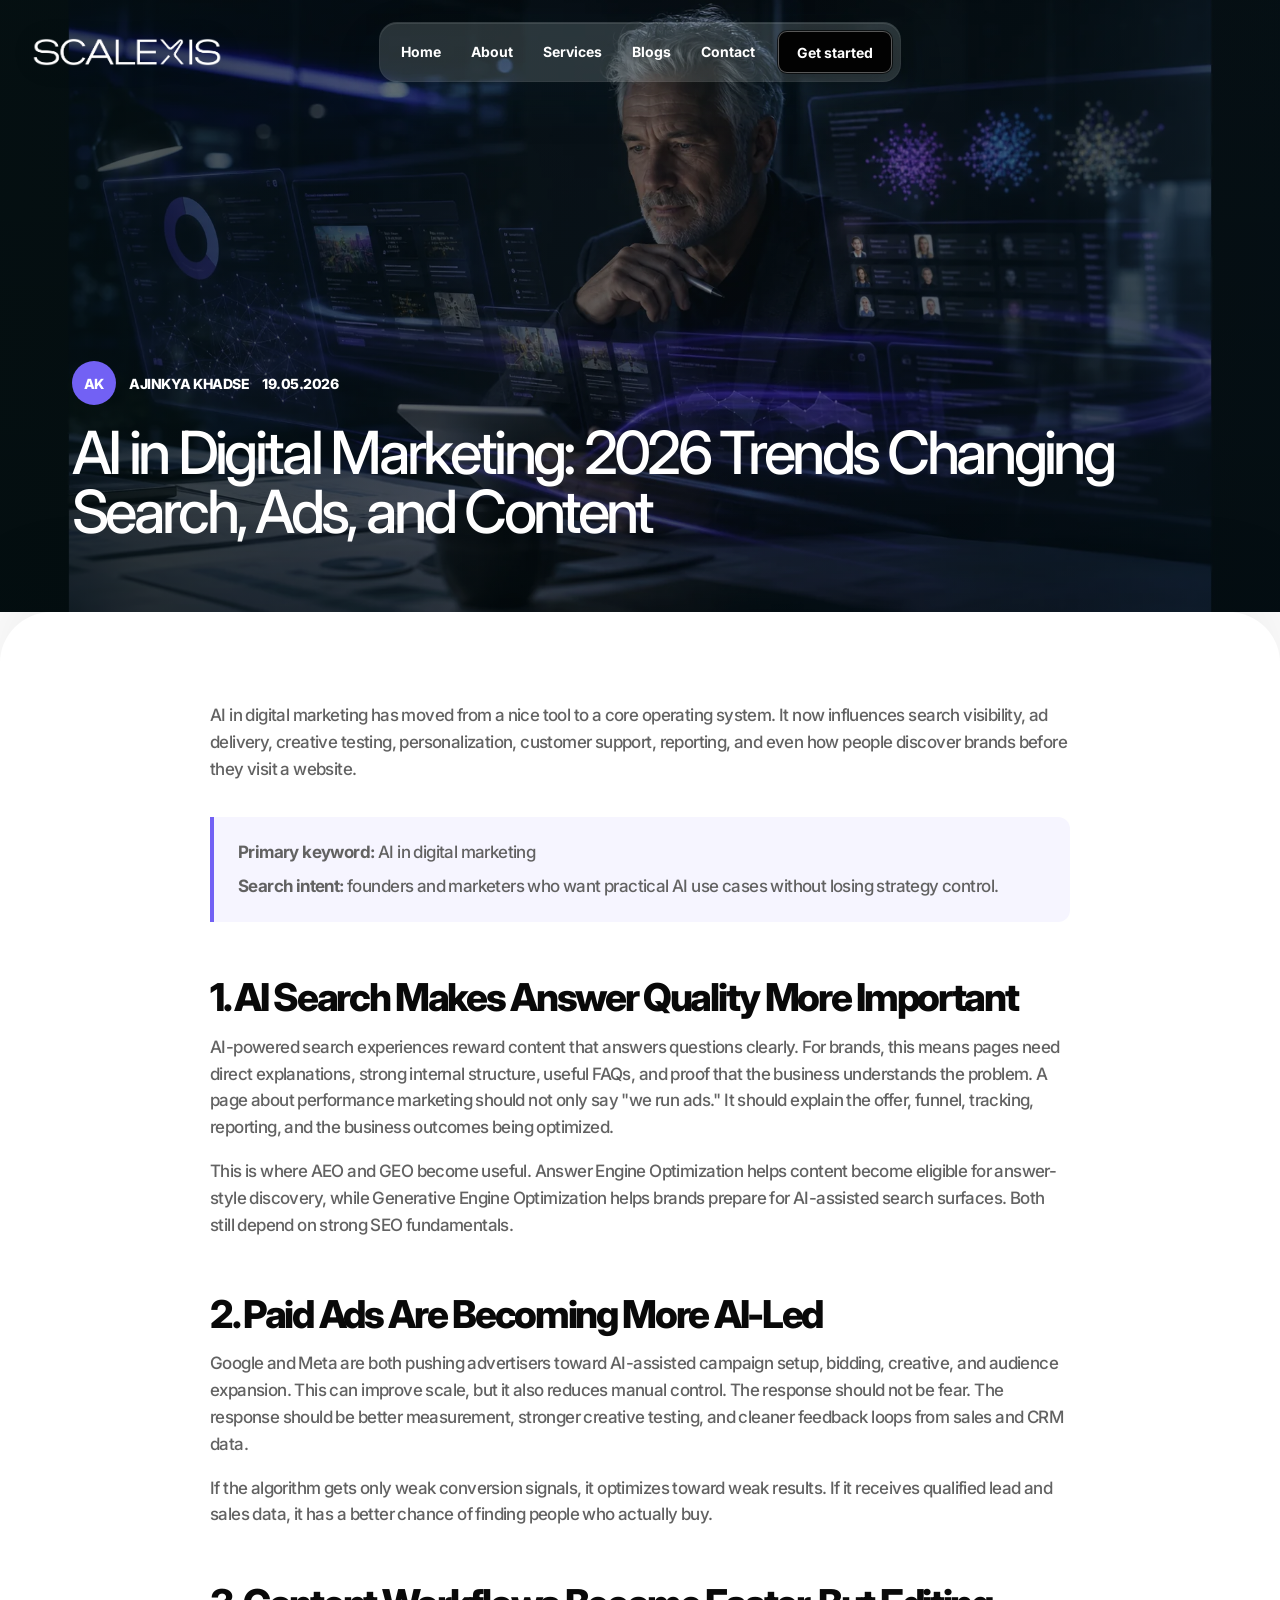
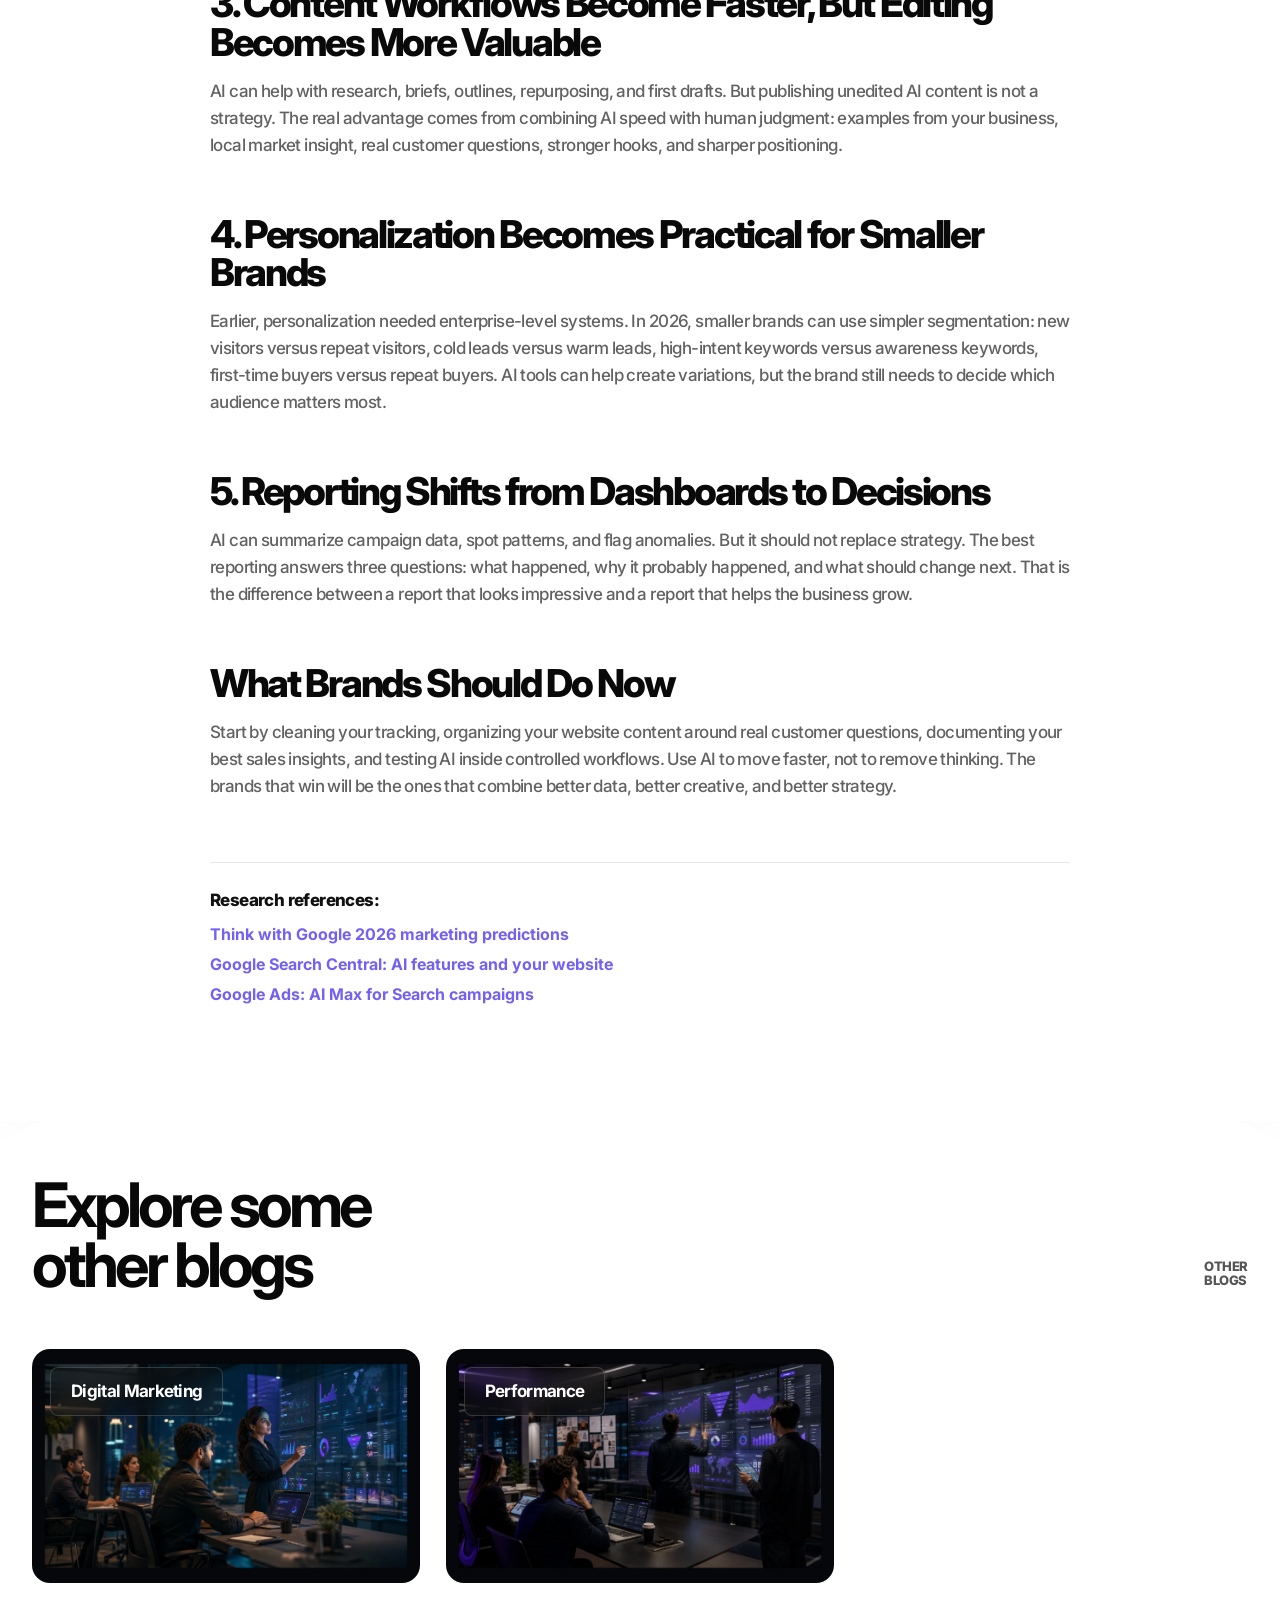
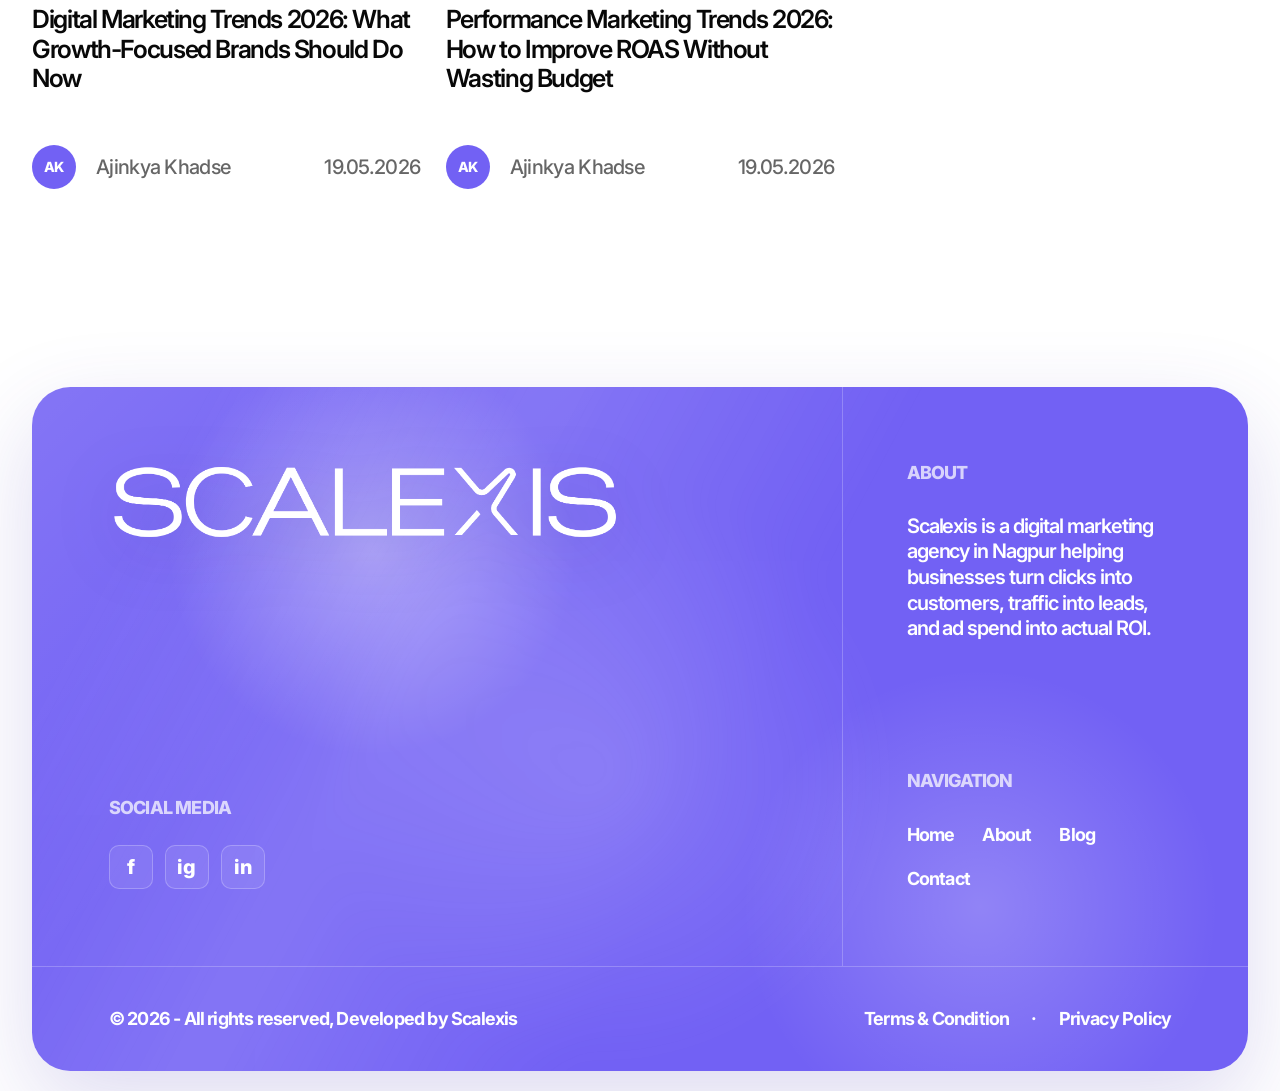
==== blog-ai-in-digital-marketing-2026.html @ 2463afec "Add Scalexis blog pages and automation-ready posts" ====
<!DOCTYPE html>
<html lang="en">
  <head>
    <meta charset="UTF-8" />
    <meta name="viewport" content="width=device-width, initial-scale=1.0" />
    <title>AI in Digital Marketing: 2026 Trends Changing Search, Ads, and Content | Scalexis</title>
    <meta
      name="description"
      content="Learn how AI in digital marketing is reshaping search visibility, paid ads, content workflows, personalization, and reporting for ROI-focused brands."
    />
    <link rel="icon" type="image/png" href="assets/scalexis-favicon.png" />
    <link rel="preconnect" href="https://fonts.googleapis.com" />
    <link rel="preconnect" href="https://fonts.gstatic.com" crossorigin />
    <link href="https://fonts.googleapis.com/css2?family=Inter:wght@400;500;600;700;800&display=swap" rel="stylesheet" />
    <link rel="stylesheet" href="styles.css?v=20260519-6" />
    <script type="application/ld+json">
      {
        "@context": "https://schema.org",
        "@type": "BlogPosting",
        "headline": "AI in Digital Marketing: 2026 Trends Changing Search, Ads, and Content",
        "description": "Learn how AI in digital marketing is reshaping search visibility, paid ads, content workflows, personalization, and reporting for ROI-focused brands.",
        "image": "assets/blog-ai-digital-marketing-2026.webp",
        "datePublished": "2026-05-19",
        "dateModified": "2026-05-19",
        "author": { "@type": "Person", "name": "Ajinkya Khadse" },
        "publisher": { "@type": "Organization", "name": "Scalexis" }
      }
    </script>
  </head>
  <body>
    <main class="page-shell article-page">
      <header class="site-header reveal header-reveal" data-delay="0">
        <a class="brand" href="index.html" aria-label="Scalexis home"><img src="assets/scalexis-logo-wordmark.png" alt="Scalexis" /></a>
        <button class="menu-toggle" type="button" aria-label="Open navigation menu" aria-controls="main-navigation" aria-expanded="false"><span></span><span></span><span></span></button>
        <nav class="main-nav" id="main-navigation" aria-label="Main navigation">
          <a href="index.html" class="nav-link"><span class="nav-track"><span>Home</span><span>Home</span></span></a>
          <a href="index.html#about" class="nav-link"><span class="nav-track"><span>About</span><span>About</span></span></a>
          <a href="index.html#services" class="nav-link"><span class="nav-track"><span>Services</span><span>Services</span></span></a>
          <a href="blog.html" class="nav-link"><span class="nav-track"><span>Blogs</span><span>Blogs</span></span></a>
          <a href="contact.html" class="nav-link"><span class="nav-track"><span>Contact</span><span>Contact</span></span></a>
          <a href="#consultation" class="nav-cta" data-consultation-trigger>Get started</a>
        </nav>
      </header>

      <article>
        <section class="article-hero" aria-labelledby="article-title">
          <div class="article-hero-media" aria-hidden="true">
            <img src="assets/blog-ai-digital-marketing-2026.webp" alt="AI in digital marketing strategy with search ads and content intelligence" />
            <div class="article-hero-tint"></div>
          </div>
          <div class="article-hero-inner reveal" data-delay="140">
            <div class="article-meta-line">
              <span class="blog-author-mark">AK</span>
              <span>Ajinkya Khadse</span>
              <time datetime="2026-05-19">19.05.2026</time>
            </div>
            <h1 id="article-title">AI in Digital Marketing: 2026 Trends Changing Search, Ads, and Content</h1>
          </div>
        </section>

        <section class="article-content-section">
          <div class="article-content-inner section-reveal">
            <p class="article-lede">
              AI in digital marketing has moved from a nice tool to a core operating system. It now influences search visibility, ad delivery, creative testing, personalization, customer support, reporting, and even how people discover brands before they visit a website.
            </p>

            <div class="article-summary">
              <p><strong>Primary keyword:</strong> AI in digital marketing</p>
              <p><strong>Search intent:</strong> founders and marketers who want practical AI use cases without losing strategy control.</p>
            </div>

            <h2>1. AI Search Makes Answer Quality More Important</h2>
            <p>
              AI-powered search experiences reward content that answers questions clearly. For brands, this means pages need direct explanations, strong internal structure, useful FAQs, and proof that the business understands the problem. A page about performance marketing should not only say "we run ads." It should explain the offer, funnel, tracking, reporting, and the business outcomes being optimized.
            </p>
            <p>
              This is where AEO and GEO become useful. Answer Engine Optimization helps content become eligible for answer-style discovery, while Generative Engine Optimization helps brands prepare for AI-assisted search surfaces. Both still depend on strong SEO fundamentals.
            </p>

            <h2>2. Paid Ads Are Becoming More AI-Led</h2>
            <p>
              Google and Meta are both pushing advertisers toward AI-assisted campaign setup, bidding, creative, and audience expansion. This can improve scale, but it also reduces manual control. The response should not be fear. The response should be better measurement, stronger creative testing, and cleaner feedback loops from sales and CRM data.
            </p>
            <p>
              If the algorithm gets only weak conversion signals, it optimizes toward weak results. If it receives qualified lead and sales data, it has a better chance of finding people who actually buy.
            </p>

            <h2>3. Content Workflows Become Faster, But Editing Becomes More Valuable</h2>
            <p>
              AI can help with research, briefs, outlines, repurposing, and first drafts. But publishing unedited AI content is not a strategy. The real advantage comes from combining AI speed with human judgment: examples from your business, local market insight, real customer questions, stronger hooks, and sharper positioning.
            </p>

            <h2>4. Personalization Becomes Practical for Smaller Brands</h2>
            <p>
              Earlier, personalization needed enterprise-level systems. In 2026, smaller brands can use simpler segmentation: new visitors versus repeat visitors, cold leads versus warm leads, high-intent keywords versus awareness keywords, first-time buyers versus repeat buyers. AI tools can help create variations, but the brand still needs to decide which audience matters most.
            </p>

            <h2>5. Reporting Shifts from Dashboards to Decisions</h2>
            <p>
              AI can summarize campaign data, spot patterns, and flag anomalies. But it should not replace strategy. The best reporting answers three questions: what happened, why it probably happened, and what should change next. That is the difference between a report that looks impressive and a report that helps the business grow.
            </p>

            <h2>What Brands Should Do Now</h2>
            <p>
              Start by cleaning your tracking, organizing your website content around real customer questions, documenting your best sales insights, and testing AI inside controlled workflows. Use AI to move faster, not to remove thinking. The brands that win will be the ones that combine better data, better creative, and better strategy.
            </p>

            <div class="article-sources">
              <p>Research references:</p>
              <a href="https://business.google.com/us/think/future-of-marketing/marketing-predictions-guide-2026" target="_blank" rel="noopener noreferrer">Think with Google 2026 marketing predictions</a>
              <a href="https://developers.google.com/search/docs/appearance/ai-overviews" target="_blank" rel="noopener noreferrer">Google Search Central: AI features and your website</a>
              <a href="https://blog.google/products/ads-commerce/google-ai-max-for-search-campaigns/" target="_blank" rel="noopener noreferrer">Google Ads: AI Max for Search campaigns</a>
            </div>
          </div>
        </section>
      </article>

      <section class="related-blogs-section" aria-labelledby="related-title">
        <div class="related-blogs-inner section-reveal">
          <div class="related-heading"><h2 id="related-title">Explore some<br />other blogs</h2><p>OTHER<br />BLOGS</p></div>
          <div class="blog-grid">
            <article class="blog-card">
              <a href="blog-digital-marketing-trends-2026.html">
                <div class="blog-image-wrap"><img src="assets/blog-digital-marketing-trends-2026.webp" alt="Digital marketing trends 2026 dashboard for ROI-focused brands" loading="lazy" /><span>Digital Marketing</span></div>
                <h3>Digital Marketing Trends 2026: What Growth-Focused Brands Should Do Now</h3>
                <div class="blog-meta"><span class="blog-author-mark">AK</span><span>Ajinkya Khadse</span><time datetime="2026-05-19">19.05.2026</time></div>
              </a>
            </article>
            <article class="blog-card">
              <a href="blog-performance-marketing-trends-2026.html">
                <div class="blog-image-wrap"><img src="assets/blog-performance-marketing-trends-2026.webp" alt="Performance marketing trends 2026 ROAS dashboard and conversion funnel" loading="lazy" /><span>Performance</span></div>
                <h3>Performance Marketing Trends 2026: How to Improve ROAS Without Wasting Budget</h3>
                <div class="blog-meta"><span class="blog-author-mark">AK</span><span>Ajinkya Khadse</span><time datetime="2026-05-19">19.05.2026</time></div>
              </a>
            </article>
          </div>
        </div>
      </section>

      <footer class="site-footer" aria-labelledby="footer-logo">
        <div class="footer-panel">
          <div class="footer-main">
            <div class="footer-brand-block">
              <a class="footer-logo" href="index.html" id="footer-logo" aria-label="Scalexis home"><img src="assets/scalexis-logo-wordmark.png" alt="Scalexis" /></a>
              <div class="footer-social"><p>SOCIAL MEDIA</p><div class="footer-social-links" aria-label="Social media links"><a href="https://www.facebook.com/scalexis.agency/" target="_blank" rel="noopener noreferrer" aria-label="Facebook">f</a><a href="https://www.instagram.com/scalexis.agency/" target="_blank" rel="noopener noreferrer" aria-label="Instagram">ig</a><a href="https://www.linkedin.com/company/scalexis-advertising-agency/" target="_blank" rel="noopener noreferrer" aria-label="LinkedIn">in</a></div></div>
            </div>
            <div class="footer-info">
              <div class="footer-about"><p class="footer-label">ABOUT</p><p>Scalexis is a digital marketing agency in Nagpur helping businesses turn clicks into customers, traffic into leads, and ad spend into actual ROI.</p></div>
              <nav class="footer-nav" aria-label="Footer navigation"><p class="footer-label">NAVIGATION</p><div class="footer-nav-links"><a href="index.html">Home</a><a href="index.html#about">About</a><a href="blog.html">Blog</a><a href="contact.html">Contact</a></div></nav>
            </div>
          </div>
          <div class="footer-bottom"><p>&copy; 2026 - All rights reserved, Developed by Scalexis</p><div class="footer-legal" aria-label="Legal links"><a href="#">Terms &amp; Condition</a><span aria-hidden="true">&middot;</span><a href="#">Privacy Policy</a></div></div>
        </div>
      </footer>

      <div class="consultation-modal" id="consultation" role="dialog" aria-modal="true" aria-labelledby="consultation-title" hidden>
        <div class="consultation-backdrop" data-consultation-close></div>
        <div class="consultation-dialog">
          <section class="consultation-visual" aria-label="Scalexis growth consultation"><h2>Ready to Stop Guessing and Start Growing?</h2><div class="consultation-glow" aria-hidden="true"></div></section>
          <section class="consultation-form-panel">
            <button class="consultation-close" type="button" aria-label="Close consultation form" data-consultation-close><span></span><span></span></button>
            <p class="consultation-mark" aria-hidden="true">*</p><h2 id="consultation-title">Get Started</h2>
            <form class="consultation-form" method="POST">
              <label><span>Full Name</span><input type="text" name="Full Name" autocomplete="name" required /></label>
              <label><span>Business Name</span><input type="text" name="Business Name" autocomplete="organization" required /></label>
              <label><span>Phone Number</span><input type="tel" name="Phone Number" autocomplete="tel" required /></label>
              <label><span>Email</span><input type="email" name="Email" autocomplete="email" required /></label>
              <button type="submit">1:1 Free Marketing Consultation</button>
            </form>
          </section>
        </div>
      </div>
    </main>

    <script src="script.js?v=20260519-6"></script>
  </body>
</html>
---- styles.css ----
:root {
  --white: #ffffff;
  --glass: rgba(255, 255, 255, 0.13);
  --stroke: rgba(255, 255, 255, 0.18);
  --header-width: min(1360px, calc(100vw - 64px));
  --ease-out: cubic-bezier(0.19, 1, 0.22, 1);
}

* {
  box-sizing: border-box;
}

html,
body {
  min-height: 100%;
}

html {
  scroll-behavior: smooth;
}

#home,
#about,
#services,
#how-we-work,
#faqs,
#blogs,
#all-blogs-title,
#contact-hero {
  scroll-margin-top: 88px;
}

body {
  margin: 0;
  color: var(--white);
  background: #fff;
  font-family: "Inter", sans-serif;
  overflow-x: hidden;
}

html.modal-open,
html.modal-open body {
  overflow: hidden;
}

a {
  color: inherit;
  text-decoration: none;
}

.page-shell {
  min-height: 100svh;
  background: #fff;
}

.site-header {
  z-index: 4;
  position: fixed;
  top: 22px;
  left: 50%;
  width: var(--header-width);
  display: grid;
  grid-template-columns: 1fr auto 1fr;
  align-items: center;
  transform: translateX(-50%);
  pointer-events: none;
  transition: top 0.42s var(--ease-out);
}

.brand {
  width: 190px;
  display: inline-flex;
  align-items: center;
  pointer-events: auto;
}

.brand img {
  display: block;
  width: 100%;
  height: auto;
  filter: drop-shadow(0 1px 14px rgba(0, 0, 0, 0.12));
}

.main-nav {
  grid-column: 2;
  display: flex;
  align-items: center;
  gap: 4px;
  min-height: 55px;
  padding: 8px;
  border-radius: 18px;
  background: rgba(204, 224, 225, 0.18);
  border: 1px solid rgba(255, 255, 255, 0.04);
  box-shadow: inset 0 1px 0 rgba(255, 255, 255, 0.1),
    0 18px 50px rgba(20, 58, 66, 0.12);
  backdrop-filter: blur(12px);
  pointer-events: auto;
}

.menu-toggle {
  display: none;
  pointer-events: auto;
}

.nav-link {
  color: #fff;
  height: 38px;
  padding: 0 13px;
  border-radius: 12px;
  font-size: 14px;
  font-weight: 700;
  line-height: 38px;
  overflow: hidden;
}

.nav-track {
  display: flex;
  flex-direction: column;
  transition: transform 0.48s var(--ease-out);
}

.nav-link:hover .nav-track {
  transform: translateY(-38px);
}

.nav-cta {
  height: 42px;
  margin-left: 6px;
  padding: 0 18px;
  display: inline-flex;
  align-items: center;
  justify-content: center;
  border-radius: 9px;
  color: #fff;
  background: #020202;
  border: 1px solid rgba(255, 255, 255, 0.34);
  box-shadow: 0 0 0 1px rgba(0, 0, 0, 0.65),
    0 10px 26px rgba(0, 0, 0, 0.22);
  font-size: 14px;
  font-weight: 700;
  transition: transform 0.38s var(--ease-out), background 0.38s var(--ease-out);
}

.nav-cta:hover {
  transform: translateY(-1px);
  background: #111;
}

.hero {
  position: sticky;
  top: 0;
  min-height: 100svh;
  overflow: hidden;
  isolation: isolate;
  z-index: 1;
}

.hero-media,
.hero-media img,
.hero-tint {
  position: absolute;
  inset: 0;
}

.hero-media {
  z-index: -2;
  background: #83a9b4;
}

.hero-media img {
  width: 100%;
  height: 100%;
  object-fit: cover;
  object-position: 50% 50%;
  transform: scale(1.035);
  filter: saturate(0.95) contrast(0.94);
  animation: backgroundSettle 2.1s var(--ease-out) forwards;
}

.hero-tint {
  z-index: 1;
  background:
    linear-gradient(90deg, rgba(20, 50, 59, 0.38), rgba(82, 126, 139, 0.08) 43%, rgba(17, 63, 82, 0.22)),
    linear-gradient(180deg, rgba(0, 0, 0, 0.16), rgba(0, 0, 0, 0.06) 48%, rgba(0, 0, 0, 0.2));
  pointer-events: none;
}

.hero-inner {
  position: relative;
  width: var(--header-width);
  min-height: 100svh;
  margin: 0 auto;
}

.hero-title-wrap {
  position: absolute;
  top: clamp(178px, 27.5vh, 260px);
  left: 40px;
  width: min(1050px, 73vw);
}

h1 {
  max-width: 1050px;
  margin: 0;
  color: #fff;
  font-size: clamp(70px, 6.18vw, 118px);
  font-weight: 500;
  line-height: 0.98;
  letter-spacing: -0.062em;
}

.hero-bottom {
  position: absolute;
  left: 40px;
  bottom: clamp(82px, 12.8vh, 132px);
  width: min(470px, 35vw);
}

.hero-bottom p {
  width: min(430px, 100%);
  margin: 0 0 36px;
  font-size: 16px;
  font-weight: 700;
  line-height: 1.42;
  letter-spacing: -0.045em;
  text-wrap: balance;
}

.hero-link {
  position: relative;
  display: inline-flex;
  align-items: center;
  gap: 25px;
  padding-bottom: 15px;
  overflow: hidden;
  font-size: 29px;
  font-weight: 700;
  line-height: 1.1;
  letter-spacing: -0.055em;
}

.arrow-track {
  position: relative;
  width: 26px;
  height: 26px;
  overflow: hidden;
  flex: 0 0 auto;
}

.arrow-track svg {
  position: absolute;
  inset: 1px;
  width: 24px;
  height: 24px;
  fill: currentColor;
  transition: transform 0.55s var(--ease-out);
  will-change: transform;
}

.arrow-track svg:nth-child(2) {
  transform: translateY(120%);
}

.hero-link:hover .arrow-track svg:first-child {
  transform: translateX(120%);
}

.hero-link:hover .arrow-track svg:nth-child(2) {
  transform: translateY(0);
}

.line {
  position: absolute;
  left: 0;
  bottom: 0;
  height: 1px;
  background: currentColor;
}

.line-front {
  width: 100%;
  opacity: 0.92;
  transform-origin: right;
  transition: transform 0.46s var(--ease-out);
}

.line-back {
  width: 100%;
  opacity: 0.44;
  transform: translateX(-105%);
  transition: transform 0.46s var(--ease-out);
}

.hero-link:hover .line-front {
  transform: scaleX(0);
}

.hero-link:hover .line-back {
  transform: translateX(0);
}

.consultation-modal[hidden] {
  display: none;
}

.consultation-modal {
  position: fixed;
  inset: 0;
  z-index: 100;
  display: grid;
  place-items: center;
  padding: 28px;
  color: #090909;
}

.consultation-backdrop {
  position: absolute;
  inset: 0;
  background: rgba(8, 8, 14, 0.62);
  backdrop-filter: blur(14px);
}

.consultation-dialog {
  position: relative;
  z-index: 1;
  width: min(1040px, 100%);
  min-height: 620px;
  display: grid;
  grid-template-columns: 0.94fr 1fr;
  gap: clamp(34px, 5vw, 72px);
  padding: 18px;
  border-radius: 28px;
  background: #fff;
  box-shadow: 0 32px 120px rgba(21, 15, 78, 0.28);
}

.consultation-visual {
  position: relative;
  min-height: 584px;
  padding: 42px 34px;
  overflow: hidden;
  border-radius: 22px;
  color: #fff;
  background:
    radial-gradient(circle at 28% 94%, rgba(255, 255, 255, 0.54), transparent 20%),
    radial-gradient(circle at 68% 58%, rgba(255, 255, 255, 0.12), transparent 30%),
    linear-gradient(150deg, #050507 0%, #120e2d 42%, #33249b 72%, #7261f4 100%);
}

.consultation-visual h2 {
  position: relative;
  z-index: 2;
  max-width: 360px;
  margin: 0;
  font-size: clamp(38px, 3.7vw, 58px);
  font-weight: 600;
  line-height: 1.08;
  letter-spacing: -0.062em;
}

.consultation-star,
.consultation-mark {
  display: inline-flex;
  align-items: center;
  justify-content: center;
  color: #7261f4;
  font-weight: 800;
  line-height: 1;
}

.consultation-star {
  position: absolute;
  right: 34px;
  top: 34px;
  width: 56px;
  height: 56px;
}

.consultation-star::before,
.consultation-star::after {
  content: "";
  position: absolute;
  width: 50px;
  height: 8px;
  border-radius: 999px;
  background: #fff;
}

.consultation-star::after {
  transform: rotate(90deg);
}

.consultation-star {
  filter: drop-shadow(0 0 18px rgba(114, 97, 244, 0.8));
  transform: rotate(45deg);
}

.consultation-glow {
  position: absolute;
  left: 34px;
  bottom: -28px;
  width: 66%;
  height: 48%;
  background:
    linear-gradient(90deg, rgba(114, 97, 244, 0.02), rgba(114, 97, 244, 0.75), rgba(255, 255, 255, 0.88)),
    repeating-linear-gradient(90deg, rgba(255, 255, 255, 0.16) 0 34px, transparent 34px 68px);
  filter: blur(10px);
  opacity: 0.82;
}

.consultation-form-panel {
  position: relative;
  display: flex;
  flex-direction: column;
  justify-content: center;
  padding: clamp(34px, 5vw, 62px) clamp(24px, 4vw, 48px);
}

.consultation-close {
  position: absolute;
  right: 18px;
  top: 18px;
  width: 44px;
  height: 44px;
  border: 1px solid rgba(0, 0, 0, 0.08);
  border-radius: 12px;
  background: #f6f5ff;
  cursor: pointer;
}

.consultation-close span {
  position: absolute;
  left: 12px;
  top: 21px;
  width: 18px;
  height: 2px;
  border-radius: 999px;
  background: #111;
}

.consultation-close span:first-child {
  transform: rotate(45deg);
}

.consultation-close span:last-child {
  transform: rotate(-45deg);
}

.consultation-mark {
  width: 52px;
  height: 52px;
  margin: 0 0 22px;
  font-size: 58px;
}

.consultation-form-panel h2 {
  margin: 0 0 34px;
  color: #080808;
  font-size: clamp(42px, 3.5vw, 62px);
  font-weight: 700;
  line-height: 1;
  letter-spacing: -0.065em;
}

.consultation-form {
  display: grid;
  gap: 18px;
}

.consultation-form label {
  display: grid;
  gap: 8px;
}

.consultation-form label span {
  color: #898989;
  font-size: 15px;
  font-weight: 600;
  letter-spacing: -0.035em;
}

.consultation-form input {
  width: 100%;
  height: 58px;
  padding: 0 18px;
  border: 1px solid #dfdfdf;
  border-radius: 9px;
  color: #101010;
  background: #fff;
  font: inherit;
  font-size: 16px;
  font-weight: 600;
  letter-spacing: -0.035em;
  outline: none;
  transition: border-color 0.24s var(--ease-out), box-shadow 0.24s var(--ease-out);
}

.consultation-form input:focus {
  border-color: #7261f4;
  box-shadow: 0 0 0 4px rgba(114, 97, 244, 0.13);
}

.consultation-form button {
  height: 62px;
  margin-top: 14px;
  border: 0;
  border-radius: 10px;
  color: #fff;
  background: #7261f4;
  font: inherit;
  font-size: 18px;
  font-weight: 800;
  letter-spacing: -0.045em;
  cursor: pointer;
  transition: transform 0.28s var(--ease-out), box-shadow 0.28s var(--ease-out);
}

.consultation-form button:hover {
  transform: translateY(-2px);
  box-shadow: 0 18px 42px rgba(114, 97, 244, 0.32);
}

.reveal {
  opacity: 0;
  filter: blur(5px);
  transform: translate3d(0, 5%, 0) scale(0.95);
  transition: opacity 1s var(--ease-out), filter 1s var(--ease-out),
    transform 1s var(--ease-out);
  transition-delay: var(--delay, 0ms);
}

.site-header.reveal {
  transform: translateX(-50%) translateY(-14px) scale(0.98);
}

.is-ready .reveal {
  opacity: 1;
  filter: blur(0);
  transform: translate3d(0, 0, 0) scale(1);
}

.is-ready .site-header.reveal {
  transform: translateX(-50%) translateY(0) scale(1);
}

.is-scrolled .site-header {
  top: 14px;
}

.is-scrolled .main-nav {
  background: rgba(176, 205, 210, 0.24);
  box-shadow: inset 0 1px 0 rgba(255, 255, 255, 0.14),
    0 20px 60px rgba(5, 20, 26, 0.18);
}

.about-section {
  position: relative;
  z-index: 5;
  min-height: 100svh;
  margin-top: 0;
  padding: clamp(132px, 19vh, 190px) 32px clamp(104px, 16vh, 172px);
  display: flex;
  align-items: center;
  justify-content: center;
  color: #b6b6b6;
  background: #fff;
  border-top-left-radius: clamp(28px, 4vw, 54px);
  border-top-right-radius: clamp(28px, 4vw, 54px);
  box-shadow: 0 -34px 80px rgba(0, 0, 0, 0.08);
}

.about-inner {
  width: min(1160px, 100%);
  margin: 0 auto;
  display: flex;
  flex-direction: column;
  align-items: center;
  gap: clamp(34px, 6vh, 64px);
  text-align: center;
}

.about-heading {
  max-width: 1010px;
  margin: 0;
  color: #b8b8b8;
  font-size: clamp(54px, 5.65vw, 104px);
  font-weight: 500;
  line-height: 0.98;
  letter-spacing: -0.062em;
}

.about-copy {
  max-width: 960px;
  margin: 0;
  color: #b8b8b8;
  font-size: clamp(24px, 2.28vw, 42px);
  font-weight: 500;
  line-height: 1.1;
  letter-spacing: -0.056em;
  text-align: justify;
  text-align-last: center;
}

.text-word {
  display: inline-block;
  color: inherit;
  transition: color 0.42s var(--ease-out), transform 0.42s var(--ease-out);
  will-change: color, transform;
}

.text-word:hover,
.text-word.is-active {
  color: #090909;
  transform: translateY(-1px);
}

.section-reveal {
  opacity: 0;
  filter: blur(5px);
  transform: translate3d(0, 5%, 0) scale(0.95);
  transition: opacity 1s var(--ease-out), filter 1s var(--ease-out),
    transform 1s var(--ease-out);
}

.section-reveal.is-visible {
  opacity: 1;
  filter: blur(0);
  transform: translate3d(0, 0, 0) scale(1);
}

.services-inner.section-reveal.is-visible {
  filter: none;
  transform: none;
}

.services-section {
  position: relative;
  z-index: 6;
  min-height: 100svh;
  padding: clamp(72px, 10vh, 104px) 32px clamp(170px, 24vh, 250px);
  color: #fff;
  background: #7261f4;
  overflow: hidden;
}

.services-inner {
  position: relative;
  z-index: 2;
  width: min(1220px, 100%);
  min-height: calc(100svh - clamp(240px, 34vh, 350px));
  margin: 0 auto;
  display: grid;
  grid-template-columns: 0.82fr 1fr;
  grid-template-rows: auto 1fr;
  column-gap: clamp(56px, 9vw, 150px);
}

.services-kicker {
  grid-column: 1;
  max-width: 110px;
  display: flex;
  flex-direction: column;
  font-size: 13px;
  font-weight: 800;
  line-height: 1.05;
  letter-spacing: -0.03em;
  text-transform: uppercase;
}

.services-intro {
  grid-column: 2;
  max-width: 560px;
  margin: 0;
  font-size: 15px;
  font-weight: 700;
  line-height: 1.28;
  letter-spacing: -0.045em;
}

.services-list {
  grid-column: 2;
  align-self: center;
  display: flex;
  flex-direction: column;
  width: min(100%, 620px);
  margin-top: clamp(16px, 2.5vh, 28px);
}

.service-item {
  display: grid;
  grid-template-columns: 52px 1fr;
  align-items: center;
  gap: 14px;
  width: 100%;
  min-height: 104px;
  padding: 28px 0;
  color: rgba(255, 255, 255, 0.52);
  text-align: left;
  background: transparent;
  border: 0;
  border-bottom: 1px solid rgba(255, 255, 255, 0.62);
  cursor: pointer;
  transition: color 0.38s var(--ease-out), transform 0.38s var(--ease-out);
}

.service-item:first-child {
  border-top: 0;
}

.service-item:last-child {
  border-bottom: 0;
}

.service-item:hover,
.service-item:focus-visible,
.service-item.is-active {
  color: #fff;
}

.service-item:focus-visible {
  outline: 2px solid rgba(255, 255, 255, 0.8);
  outline-offset: 8px;
}

.service-number {
  font-size: 15px;
  font-weight: 700;
  letter-spacing: -0.03em;
}

.service-name {
  font-size: clamp(38px, 3vw, 58px);
  font-weight: 700;
  line-height: 1;
  letter-spacing: -0.065em;
  white-space: nowrap;
}

.service-detail-card {
  position: absolute;
  left: 0;
  top: clamp(185px, 26vh, 245px);
  width: min(455px, 36vw);
  min-height: 310px;
  padding: 24px 26px 26px;
  color: #111;
  background: #fff;
  border-radius: 8px;
  box-shadow: 0 28px 80px rgba(30, 18, 118, 0.22);
  opacity: 0;
  visibility: hidden;
  transform: translate3d(0, 18px, 0) scale(0.97);
  transition: opacity 0.36s var(--ease-out), visibility 0.36s var(--ease-out),
    transform 0.36s var(--ease-out);
  pointer-events: none;
}

.services-section.has-active .service-detail-card {
  opacity: 1;
  visibility: visible;
  transform: translate3d(0, 0, 0) scale(1);
}

.service-card-close {
  display: none;
}

.service-detail-panel {
  display: none;
}

.service-detail-panel.is-active {
  display: block;
}

.service-detail-card p,
.service-detail-card ul {
  margin: 0;
}

.service-card-title {
  margin-bottom: 14px !important;
  font-size: 18px;
  font-weight: 800;
  line-height: 1.1;
  letter-spacing: -0.045em;
}

.service-detail-card ul {
  padding-left: 20px;
  margin-bottom: 18px;
}

.service-detail-card li,
.service-detail-card p {
  font-size: 15px;
  font-weight: 600;
  line-height: 1.33;
  letter-spacing: -0.035em;
}

.service-detail-card strong {
  font-weight: 800;
}

.services-marquee {
  position: absolute;
  left: 0;
  right: 0;
  bottom: clamp(38px, 6vh, 62px);
  z-index: 1;
  display: flex;
  width: 100%;
  overflow: hidden;
  white-space: nowrap;
  pointer-events: none;
}

.services-marquee-track {
  display: flex;
  min-width: max-content;
  animation: servicesTrail 34s linear infinite;
}

.services-marquee span {
  padding-right: clamp(42px, 5vw, 78px);
  color: #fff;
  font-size: clamp(92px, 10vw, 190px);
  font-weight: 800;
  line-height: 0.78;
  letter-spacing: -0.07em;
  text-transform: uppercase;
}

@keyframes servicesTrail {
  from {
    transform: translateX(0);
  }
  to {
    transform: translateX(-100%);
  }
}

.work-section {
  --work-progress: 0;
  --work-progress-percent: 0%;
  position: relative;
  z-index: 7;
  min-height: 136svh;
  padding: clamp(78px, 10vh, 112px) 32px clamp(92px, 12vh, 140px);
  color: #111;
  background: #fff;
  overflow: hidden;
}

.work-inner {
  position: relative;
  width: min(1180px, 100%);
  min-height: 1040px;
  margin: 0 auto;
}

.work-title {
  margin: 0 auto;
  color: #080808;
  text-align: center;
  font-size: clamp(58px, 6vw, 108px);
  font-weight: 600;
  line-height: 0.96;
  letter-spacing: -0.065em;
}

.work-wave-wrap {
  position: absolute;
  left: 0;
  right: 0;
  top: 410px;
  height: 430px;
}

.work-wave {
  width: 100%;
  height: 100%;
  overflow: visible;
}

.work-wave path {
  fill: none;
  stroke-linecap: round;
  stroke-linejoin: round;
}

.work-wave-base {
  stroke: #ececec;
  stroke-width: 7;
}

.work-wave-draw {
  stroke: #dcdcdc;
  stroke-width: 7;
  stroke-dasharray: 1;
  stroke-dashoffset: calc(1 - var(--work-progress));
}

.work-wave-current {
  opacity: 0;
  stroke: #7261f4;
  stroke-width: 12;
  stroke-dasharray: 0.04 0.96;
  filter: blur(5px);
  animation: waveCurrent 3.4s linear infinite;
  transition: opacity 0.42s var(--ease-out);
}

.work-section.is-complete .work-wave-current {
  opacity: 0.72;
}

.work-points {
  position: absolute;
  inset: 0;
}

.work-point {
  position: absolute;
  width: min(300px, 24vw);
  opacity: 0;
  transform: translate3d(0, 16px, 0) scale(0.97);
  transition: opacity 0.62s var(--ease-out), transform 0.62s var(--ease-out);
}

.work-point.is-visible,
.work-point.is-active {
  opacity: 1;
  transform: translate3d(0, 0, 0) scale(1);
}

.work-dot {
  position: absolute;
  z-index: 4;
  width: 15px;
  height: 15px;
  border-radius: 999px;
  background: #7261f4;
  box-shadow: 0 0 0 6px rgba(114, 97, 244, 0.12);
}

.work-line {
  position: absolute;
  z-index: 1;
  width: 1px;
  background: repeating-linear-gradient(
    to bottom,
    rgba(0, 0, 0, 0.17) 0 8px,
    transparent 8px 18px
  );
}

.work-copy {
  position: relative;
  z-index: 3;
  padding: 0 8px 8px 0;
  background: #fff;
}

.work-number {
  display: block;
  margin-bottom: 8px;
  color: #7261f4;
  font-size: 16px;
  font-weight: 800;
  line-height: 1;
  letter-spacing: -0.035em;
}

.work-copy h3 {
  margin: 0 0 10px;
  color: #0a0a0a;
  font-size: clamp(21px, 1.55vw, 30px);
  font-weight: 800;
  line-height: 1.02;
  letter-spacing: -0.055em;
}

.work-copy p {
  margin: 0;
  color: #777;
  font-size: clamp(14px, 0.9vw, 17px);
  font-weight: 500;
  line-height: 1.34;
  letter-spacing: -0.035em;
}

.point-1 {
  left: 0;
  top: 188px;
}

.point-1 .work-dot {
  left: 60px;
  top: 537px;
}

.point-1 .work-line {
  left: 67px;
  top: 390px;
  height: 143px;
}

.point-2 {
  left: 25%;
  top: 815px;
}

.point-2 .work-dot {
  left: 44px;
  top: -220px;
}

.point-2 .work-line {
  left: 51px;
  top: -203px;
  height: 137px;
}

.point-3 {
  left: 50%;
  top: 188px;
  margin-left: -150px;
}

.point-3 .work-dot {
  left: 120px;
  top: 514px;
}

.point-3 .work-line {
  left: 127px;
  top: 390px;
  height: 120px;
}

.point-4 {
  left: 69%;
  top: 815px;
}

.point-4 .work-dot {
  left: 27px;
  top: -303px;
}

.point-4 .work-line {
  left: 34px;
  top: -286px;
  height: 220px;
}

.point-5 {
  right: 0;
  top: 188px;
}

.point-5 .work-dot {
  right: 52px;
  top: 357px;
}

.point-5 .work-line {
  right: 59px;
  top: 320px;
  height: 33px;
}

.work-mobile-line {
  display: none;
}

@keyframes waveCurrent {
  from {
    stroke-dashoffset: 1;
  }
  to {
    stroke-dashoffset: 0;
  }
}

.faq-section,
.blog-section {
  position: relative;
  z-index: 8;
  min-height: 100svh;
  background: #fff;
  color: #090909;
}

.faq-section.section-reveal,
.blog-section.section-reveal {
  opacity: 1;
  filter: none;
  transform: none;
}

.faq-section {
  padding: clamp(92px, 13vh, 150px) 32px clamp(84px, 12vh, 132px);
}

.faq-inner,
.blog-inner {
  width: min(1500px, 100%);
  margin: 0 auto;
}

.section-kicker {
  margin: 0 0 26px;
  color: #696969;
  font-size: 16px;
  font-weight: 800;
  line-height: 1;
  letter-spacing: -0.035em;
  text-align: center;
  text-transform: uppercase;
}

.faq-title,
.blog-title {
  margin: 0;
  color: #070707;
  text-align: center;
  font-size: clamp(58px, 5.5vw, 104px);
  font-weight: 700;
  line-height: 1.02;
  letter-spacing: -0.065em;
}

.faq-list {
  width: min(900px, 100%);
  margin: clamp(58px, 8vh, 92px) auto 0;
}

.faq-item {
  border-bottom: 1px solid transparent;
}

.faq-question {
  display: grid;
  grid-template-columns: 1fr 44px;
  align-items: center;
  gap: 34px;
  width: 100%;
  min-height: 92px;
  padding: 18px 0;
  color: #080808;
  text-align: left;
  background: transparent;
  border: 0;
  cursor: pointer;
}

.faq-question span:first-child {
  font-size: clamp(20px, 1.25vw, 26px);
  font-weight: 600;
  line-height: 1.18;
  letter-spacing: -0.045em;
}

.faq-icon {
  position: relative;
  width: 28px;
  height: 28px;
  justify-self: end;
  transition: transform 0.34s var(--ease-out);
}

.faq-icon::before,
.faq-icon::after {
  content: "";
  position: absolute;
  left: 50%;
  top: 50%;
  width: 25px;
  height: 2px;
  border-radius: 999px;
  background: #ff4c24;
  transform: translate(-50%, -50%);
}

.faq-icon::after {
  transform: translate(-50%, -50%) rotate(90deg);
  transition: transform 0.34s var(--ease-out), opacity 0.34s var(--ease-out);
}

.faq-item.is-open .faq-icon {
  transform: rotate(180deg);
}

.faq-item.is-open .faq-icon::after {
  opacity: 0;
  transform: translate(-50%, -50%) rotate(0deg);
}

.faq-answer {
  display: grid;
  grid-template-rows: 1fr;
  transition: grid-template-rows 0.42s var(--ease-out), opacity 0.42s var(--ease-out);
}

.faq-answer[hidden] {
  display: grid;
  grid-template-rows: 0fr;
  opacity: 0;
}

.faq-answer p {
  min-height: 0;
  margin: 0;
  padding: 0 72px 30px 0;
  overflow: hidden;
  color: #707070;
  font-size: clamp(16px, 1vw, 19px);
  font-weight: 500;
  line-height: 1.45;
  letter-spacing: -0.035em;
}

.blog-section {
  padding: clamp(88px, 12vh, 142px) 32px clamp(82px, 11vh, 132px);
}

.blog-title {
  margin-bottom: clamp(58px, 8vh, 86px);
}

.blog-grid {
  display: grid;
  grid-template-columns: repeat(3, minmax(0, 1fr));
  gap: clamp(24px, 2vw, 34px);
}

.blog-card {
  min-width: 0;
}

.blog-image-wrap {
  position: relative;
  aspect-ratio: 1.66;
  margin-bottom: 22px;
  overflow: hidden;
  border-radius: 18px;
  background: #ececec;
}

.blog-image-wrap img {
  width: 100%;
  height: 100%;
  display: block;
  object-fit: cover;
  transition: transform 0.65s var(--ease-out);
}

.blog-card:hover .blog-image-wrap img {
  transform: scale(1.045);
}

.blog-image-wrap span {
  position: absolute;
  left: 18px;
  top: 18px;
  padding: 15px 20px;
  color: #fff;
  background: rgba(16, 16, 16, 0.35);
  border: 1px solid rgba(255, 255, 255, 0.16);
  border-radius: 8px;
  font-size: 17px;
  font-weight: 700;
  line-height: 1;
  letter-spacing: -0.04em;
  backdrop-filter: blur(10px);
}

.blog-card h3 {
  min-height: 112px;
  margin: 0 0 28px;
  color: #080808;
  font-size: clamp(25px, 1.8vw, 34px);
  font-weight: 600;
  line-height: 1.18;
  letter-spacing: -0.055em;
}

.blog-card a {
  display: block;
  color: inherit;
}

.blog-card a:focus-visible {
  outline: 2px solid #7261f4;
  outline-offset: 10px;
  border-radius: 16px;
}

.blog-meta {
  display: grid;
  grid-template-columns: 50px 1fr auto;
  align-items: center;
  gap: 14px;
  color: #666;
  font-size: 20px;
  font-weight: 500;
  line-height: 1;
  letter-spacing: -0.035em;
}

.blog-author-mark {
  display: inline-flex;
  align-items: center;
  justify-content: center;
  width: 44px;
  height: 44px;
  color: #fff;
  background: #7261f4;
  border-radius: 50%;
  font-size: 14px;
  font-weight: 800;
  letter-spacing: -0.04em;
}

.blog-meta time {
  color: #666;
}

.contact-page {
  background: #fff;
}

.blog-page,
.article-page {
  background: #fff;
}

.blog-archive-hero,
.article-hero {
  position: sticky;
  top: 0;
  min-height: 58svh;
  overflow: hidden;
  isolation: isolate;
  z-index: 1;
  color: #fff;
}

.article-hero {
  min-height: 68svh;
}

.blog-archive-media,
.blog-archive-media img,
.blog-archive-tint,
.article-hero-media,
.article-hero-media img,
.article-hero-tint {
  position: absolute;
  inset: 0;
}

.blog-archive-media,
.article-hero-media {
  z-index: -2;
  background: #152b2e;
}

.blog-archive-media img,
.article-hero-media img {
  width: 100%;
  height: 100%;
  object-fit: cover;
  transform: scale(1.025);
  filter: saturate(0.95) contrast(0.96);
}

.blog-archive-tint,
.article-hero-tint {
  z-index: 1;
  background:
    linear-gradient(90deg, rgba(3, 17, 19, 0.72), rgba(3, 19, 25, 0.28) 56%, rgba(3, 18, 24, 0.62)),
    linear-gradient(180deg, rgba(0, 0, 0, 0.12), rgba(0, 0, 0, 0.36));
}

.blog-archive-inner,
.article-hero-inner {
  position: relative;
  width: var(--header-width);
  min-height: inherit;
  margin: 0 auto;
  display: flex;
  flex-direction: column;
  justify-content: flex-end;
  padding: 0 40px clamp(54px, 8vh, 88px);
}

.blog-archive-inner h1 {
  font-size: clamp(72px, 8vw, 148px);
}

.article-hero-inner {
  max-width: 1420px;
}

.article-hero-inner h1 {
  max-width: 1120px;
  margin-top: 18px;
  font-size: clamp(42px, 4.65vw, 84px);
  line-height: 0.98;
}

.article-meta-line {
  display: flex;
  align-items: center;
  gap: 13px;
  color: #fff;
  font-size: 14px;
  font-weight: 800;
  letter-spacing: -0.035em;
  text-transform: uppercase;
}

.blog-listing-section,
.article-content-section,
.related-blogs-section {
  position: relative;
  z-index: 5;
  color: #111;
  background: #fff;
  border-top-left-radius: clamp(28px, 4vw, 54px);
  border-top-right-radius: clamp(28px, 4vw, 54px);
  box-shadow: 0 -34px 80px rgba(0, 0, 0, 0.08);
}

.blog-listing-section {
  padding: clamp(72px, 9vh, 104px) 32px clamp(98px, 12vh, 150px);
}

.blog-listing-inner,
.related-blogs-inner {
  width: min(1420px, 100%);
  margin: 0 auto;
}

.blog-listing-inner h2 {
  width: min(880px, 100%);
  margin: 0 auto clamp(54px, 7vh, 92px);
  color: #090909;
  text-align: center;
  font-size: clamp(48px, 5.2vw, 96px);
  font-weight: 700;
  line-height: 0.98;
  letter-spacing: -0.065em;
}

.blog-grid-wide {
  gap: clamp(48px, 6vw, 86px) clamp(26px, 3.5vw, 44px);
}

.article-content-section {
  padding: clamp(76px, 10vh, 118px) 32px clamp(92px, 13vh, 150px);
}

.article-content-inner {
  width: min(860px, 100%);
  margin: 0 auto;
}

.article-lede {
  margin: 0 0 34px;
  color: #202020;
  font-size: clamp(24px, 2.1vw, 36px);
  font-weight: 600;
  line-height: 1.18;
  letter-spacing: -0.055em;
}

.article-summary {
  display: grid;
  gap: 8px;
  margin: 0 0 54px;
  padding: 22px 24px;
  border-left: 4px solid #7261f4;
  border-radius: 0 12px 12px 0;
  background: #f6f5ff;
}

.article-summary p,
.article-sources p {
  margin: 0;
}

.article-content-inner h2 {
  margin: 56px 0 14px;
  color: #090909;
  font-size: clamp(32px, 3vw, 50px);
  font-weight: 800;
  line-height: 1;
  letter-spacing: -0.06em;
}

.article-content-inner p {
  color: #626262;
  font-size: clamp(17px, 1.1vw, 19px);
  font-weight: 500;
  line-height: 1.58;
  letter-spacing: -0.035em;
}

.article-content-inner a {
  color: #7261f4;
  font-weight: 700;
}

.article-sources {
  display: flex;
  flex-direction: column;
  gap: 10px;
  margin-top: 62px;
  padding-top: 24px;
  border-top: 1px solid #e7e7e7;
}

.article-sources p {
  color: #111;
  font-weight: 800;
}

.related-blogs-section {
  padding: clamp(42px, 6vh, 82px) 32px clamp(92px, 12vh, 140px);
  box-shadow: none;
}

.related-heading {
  display: grid;
  grid-template-columns: 1fr auto;
  align-items: end;
  gap: 30px;
  margin-bottom: clamp(38px, 6vh, 66px);
}

.related-heading h2 {
  margin: 0;
  color: #080808;
  font-size: clamp(44px, 4.8vw, 84px);
  font-weight: 700;
  line-height: 0.98;
  letter-spacing: -0.065em;
}

.related-heading p {
  margin: 0 0 8px;
  color: #555;
  font-size: 13px;
  font-weight: 800;
  line-height: 1.05;
  letter-spacing: -0.035em;
  text-transform: uppercase;
}

.contact-hero {
  position: sticky;
  top: 0;
  min-height: clamp(430px, 58svh, 620px);
  overflow: hidden;
  isolation: isolate;
  z-index: 1;
}

.contact-hero-media,
.contact-hero-media img,
.contact-hero-tint {
  position: absolute;
  inset: 0;
}

.contact-hero-media {
  z-index: -2;
  background: #263b3e;
}

.contact-hero-media img {
  width: 100%;
  height: 100%;
  object-fit: cover;
  object-position: 58% 42%;
  transform: scale(1.05);
  filter: saturate(0.92) contrast(0.96) hue-rotate(4deg);
  animation: backgroundSettle 2.1s var(--ease-out) forwards;
}

.contact-hero-tint {
  z-index: 1;
  background:
    linear-gradient(90deg, rgba(13, 58, 72, 0.44), rgba(29, 45, 32, 0.2) 46%, rgba(8, 17, 18, 0.32)),
    linear-gradient(180deg, rgba(0, 0, 0, 0.1), rgba(0, 0, 0, 0.02) 42%, rgba(0, 0, 0, 0.18));
  pointer-events: none;
}

.contact-hero-inner {
  position: relative;
  width: var(--header-width);
  min-height: clamp(430px, 58svh, 620px);
  margin: 0 auto;
  display: flex;
  align-items: flex-end;
  padding: 0 0 clamp(56px, 8.4vh, 92px) 40px;
}

.contact-hero h1 {
  margin: 0;
  color: #fff;
  font-size: clamp(82px, 8vw, 142px);
  font-weight: 500;
  line-height: 0.96;
  letter-spacing: -0.07em;
}

.contact-content-section {
  position: relative;
  z-index: 7;
  margin-top: -1px;
  padding: clamp(100px, 15vh, 162px) 32px clamp(92px, 12vh, 136px);
  color: #080808;
  background: #fff;
  border-radius: clamp(22px, 3vw, 38px) clamp(22px, 3vw, 38px) 0 0;
  box-shadow: 0 -24px 80px rgba(20, 36, 42, 0.08);
}

.contact-content-inner {
  display: grid;
  grid-template-columns: minmax(320px, 0.86fr) minmax(420px, 1fr);
  gap: clamp(56px, 7vw, 118px);
  align-items: center;
  width: min(1500px, 100%);
  margin: 0 auto;
}

.contact-kicker {
  margin: 0 0 22px;
  color: #747474;
  font-size: 16px;
  font-weight: 800;
  line-height: 1;
  letter-spacing: -0.045em;
}

.contact-copy h2 {
  width: min(580px, 100%);
  margin: 0;
  color: #070707;
  font-size: clamp(48px, 4.4vw, 78px);
  font-weight: 700;
  line-height: 1.02;
  letter-spacing: -0.067em;
}

.contact-info-list {
  display: grid;
  gap: clamp(28px, 4vh, 44px);
  width: min(600px, 100%);
  margin-top: clamp(62px, 9vh, 104px);
}

.contact-info-item {
  display: grid;
  grid-template-columns: 34px 1fr;
  gap: 18px;
  align-items: start;
}

.contact-icon {
  display: inline-flex;
  align-items: center;
  justify-content: center;
  width: 28px;
  height: 28px;
  margin-top: 1px;
  color: #7261f4;
}

.contact-icon svg {
  width: 100%;
  height: 100%;
  fill: currentColor;
  filter: drop-shadow(0 8px 16px rgba(114, 97, 244, 0.22));
}

.contact-info-item h3 {
  margin: 0 0 10px;
  color: #606060;
  font-size: 17px;
  font-weight: 800;
  line-height: 1;
  letter-spacing: -0.045em;
  text-transform: uppercase;
}

.contact-info-item p,
.contact-info-item a {
  margin: 0;
  color: #161616;
  font-size: clamp(18px, 1.3vw, 24px);
  font-weight: 600;
  line-height: 1.25;
  letter-spacing: -0.045em;
}

.contact-image-card {
  width: 100%;
  overflow: hidden;
  border-radius: 18px;
  background: #d5eef5;
  box-shadow: 0 26px 80px rgba(28, 49, 62, 0.12);
}

.contact-image-card img {
  display: block;
  width: 100%;
  aspect-ratio: 1.24;
  object-fit: cover;
  transition: transform 0.8s var(--ease-out);
}

.contact-image-card:hover img {
  transform: scale(1.035);
}

.contact-faq {
  min-height: auto;
}

.site-footer {
  position: relative;
  z-index: 9;
  padding: clamp(70px, 10vh, 112px) 32px 20px;
  color: #fff;
  background: #fff;
}

.footer-panel {
  position: relative;
  width: min(1770px, 100%);
  min-height: clamp(620px, 76vh, 760px);
  margin: 0 auto;
  overflow: hidden;
  border-radius: clamp(28px, 3vw, 44px);
  background:
    radial-gradient(circle at 28% 24%, rgba(255, 255, 255, 0.34), transparent 20%),
    radial-gradient(circle at 78% 76%, rgba(255, 255, 255, 0.22), transparent 22%),
    linear-gradient(135deg, rgba(255, 255, 255, 0.13), transparent 31%),
    #7261f4;
  box-shadow: 0 32px 90px rgba(72, 55, 178, 0.18);
  isolation: isolate;
}

.footer-panel::before {
  content: "";
  position: absolute;
  inset: -20%;
  z-index: -1;
  background:
    linear-gradient(118deg, transparent 0 22%, rgba(255, 255, 255, 0.16) 38%, transparent 55%),
    radial-gradient(circle at 48% 55%, rgba(255, 255, 255, 0.18), transparent 28%);
  filter: blur(18px);
  opacity: 0.82;
}

.footer-main {
  display: grid;
  grid-template-columns: 2fr 1fr;
  min-height: calc(clamp(620px, 76vh, 760px) - 104px);
  border-bottom: 1px solid rgba(255, 255, 255, 0.22);
}

.footer-brand-block {
  display: flex;
  flex-direction: column;
  justify-content: space-between;
  padding: clamp(54px, 6vw, 86px);
  border-right: 1px solid rgba(255, 255, 255, 0.22);
}

.footer-logo {
  display: block;
  width: min(980px, 78%);
}

.footer-logo img {
  display: block;
  width: 100%;
  height: auto;
  filter: drop-shadow(0 16px 32px rgba(35, 24, 107, 0.18));
}

.footer-social p,
.footer-label {
  margin: 0;
  color: rgba(255, 255, 255, 0.72);
  font-size: 18px;
  font-weight: 800;
  line-height: 1;
  letter-spacing: -0.045em;
}

.footer-social p {
  margin-bottom: 28px;
}

.footer-social-links {
  display: flex;
  gap: 12px;
}

.footer-social-links a {
  display: inline-flex;
  align-items: center;
  justify-content: center;
  width: 44px;
  height: 44px;
  color: #fff;
  border: 1px solid rgba(255, 255, 255, 0.24);
  border-radius: 10px;
  background: rgba(255, 255, 255, 0.08);
  font-size: 20px;
  font-weight: 800;
  line-height: 1;
  transition: transform 0.32s var(--ease-out), background 0.32s var(--ease-out);
}

.footer-social-links a:hover {
  transform: translateY(-2px);
  background: rgba(255, 255, 255, 0.18);
}

.footer-info {
  display: grid;
  align-content: space-between;
  padding: clamp(54px, 6vw, 86px) clamp(42px, 5vw, 66px);
}

.footer-about p:last-child {
  max-width: 460px;
  margin: 32px 0 0;
  color: #fff;
  font-size: clamp(20px, 1.3vw, 25px);
  font-weight: 600;
  line-height: 1.28;
  letter-spacing: -0.052em;
}

.footer-nav-links {
  display: flex;
  flex-wrap: wrap;
  gap: 22px 28px;
  max-width: 420px;
  margin-top: 34px;
}

.footer-nav-links a,
.footer-nav-links span,
.footer-legal a,
.footer-legal span,
.footer-bottom p {
  color: #fff;
  font-size: 18px;
  font-weight: 700;
  line-height: 1.2;
  letter-spacing: -0.045em;
}

.footer-nav-links a,
.footer-legal a {
  transition: opacity 0.28s var(--ease-out), transform 0.28s var(--ease-out);
}

.footer-nav-links a:hover,
.footer-legal a:hover {
  opacity: 0.76;
  transform: translateY(-1px);
}

.footer-nav-links span {
  opacity: 0.72;
  cursor: default;
}

.footer-bottom {
  min-height: 104px;
  padding: 0 clamp(54px, 6vw, 80px);
  display: flex;
  align-items: center;
  justify-content: space-between;
  gap: 32px;
}

.footer-bottom p {
  margin: 0;
}

.footer-legal {
  display: inline-flex;
  align-items: center;
  gap: 22px;
  white-space: nowrap;
}

.thank-you-body {
  min-height: 100svh;
  color: #fff;
  background:
    radial-gradient(circle at 50% 14%, rgba(255, 255, 255, 0.22), transparent 22%),
    radial-gradient(circle at 12% 86%, rgba(255, 255, 255, 0.16), transparent 26%),
    #7261f4;
}

.thank-you-page {
  min-height: 100svh;
  display: grid;
  grid-template-rows: auto 1fr;
  padding: clamp(34px, 6vh, 64px) 24px clamp(70px, 10vh, 112px);
}

.thank-you-logo {
  justify-self: center;
  display: block;
  width: min(520px, 72vw);
}

.thank-you-logo img {
  display: block;
  width: 100%;
  height: auto;
  filter: drop-shadow(0 18px 46px rgba(35, 20, 132, 0.26));
}

.thank-you-content {
  align-self: center;
  justify-self: center;
  width: min(940px, 100%);
  text-align: center;
}

.thank-you-content h1 {
  max-width: none;
  margin: 0 0 26px;
  color: #fff;
  font-size: clamp(54px, 6.5vw, 112px);
  font-weight: 700;
  line-height: 0.98;
  letter-spacing: -0.066em;
}

.thank-you-content p {
  width: min(780px, 100%);
  margin: 0 auto;
  color: rgba(255, 255, 255, 0.82);
  font-size: clamp(19px, 1.5vw, 27px);
  font-weight: 600;
  line-height: 1.42;
  letter-spacing: -0.045em;
}

@keyframes backgroundSettle {
  from {
    transform: scale(1.065);
    filter: blur(1.5px) saturate(0.9) contrast(0.92);
  }
  to {
    transform: scale(1.015);
    filter: blur(0) saturate(0.95) contrast(0.94);
  }
}

@media (max-width: 1100px) {
  :root {
    --header-width: min(100vw - 48px, 930px);
  }

  .site-header {
    grid-template-columns: auto 1fr;
    gap: 22px;
  }

  .main-nav {
    justify-self: end;
  }

  .brand {
    width: 160px;
  }

  .hero-title-wrap {
    left: 0;
    width: min(850px, 82vw);
  }

  .hero-bottom {
    left: 0;
    width: min(440px, 48vw);
  }

  .blog-grid {
    grid-template-columns: repeat(2, minmax(0, 1fr));
  }

  .blog-grid-wide {
    grid-template-columns: repeat(2, minmax(0, 1fr));
  }

  .article-hero-inner h1 {
    max-width: 900px;
  }

  .blog-card h3 {
    min-height: 92px;
  }

  .contact-content-inner {
    grid-template-columns: minmax(300px, 0.82fr) minmax(360px, 1fr);
    gap: 56px;
  }

  .footer-main {
    grid-template-columns: 1.55fr 1fr;
  }

  .footer-logo {
    width: min(760px, 88%);
  }

  .footer-bottom {
    padding-left: 44px;
    padding-right: 44px;
  }
}

@media (max-width: 920px) {
  :root {
    --header-width: calc(100vw - 48px);
  }

  .brand {
    width: 148px;
  }

  .main-nav {
    min-height: 50px;
    padding: 7px;
    border-radius: 16px;
  }

  .nav-link {
    height: 34px;
    padding: 0 10px;
    font-size: 13px;
    line-height: 34px;
  }

  .nav-link:hover .nav-track {
    transform: translateY(-34px);
  }

  .nav-cta {
    height: 38px;
    padding: 0 14px;
    font-size: 13px;
  }

  .hero-title-wrap {
    top: clamp(158px, 25vh, 220px);
  }

  h1 {
    font-size: clamp(62px, 9.5vw, 86px);
  }

  .faq-section,
  .blog-section {
    padding-left: 24px;
    padding-right: 24px;
  }

  .faq-list {
    width: min(780px, 100%);
  }

  .faq-question {
    min-height: 82px;
    gap: 24px;
  }

  .blog-meta {
    font-size: 17px;
  }

  .contact-content-section {
    padding-left: 24px;
    padding-right: 24px;
  }

  .contact-hero-inner {
    padding-left: 0;
  }

  .contact-content-inner {
    grid-template-columns: 1fr;
  }

  .contact-copy {
    width: min(720px, 100%);
  }

  .consultation-dialog {
    grid-template-columns: 1fr;
    max-height: calc(100svh - 48px);
    overflow-y: auto;
  }

  .consultation-visual {
    min-height: 360px;
  }

  .consultation-form-panel {
    padding-top: 28px;
  }

  .site-footer {
    padding-left: 24px;
    padding-right: 24px;
  }

  .footer-main {
    grid-template-columns: 1fr;
  }

  .footer-brand-block {
    min-height: 420px;
    border-right: 0;
    border-bottom: 1px solid rgba(255, 255, 255, 0.22);
  }

  .footer-logo {
    width: min(680px, 100%);
  }

  .footer-info {
    gap: 74px;
  }

  .footer-bottom {
    min-height: auto;
    padding: 30px 42px;
    align-items: flex-start;
    flex-direction: column;
  }
}

@media (max-width: 760px) {
  :root {
    --header-width: calc(100vw - 32px);
  }

  .site-header {
    top: 16px;
    display: grid;
    grid-template-columns: auto auto;
    justify-content: space-between;
    align-items: start;
  }

  .brand {
    width: clamp(118px, 34vw, 148px);
    padding-top: 12px;
  }

  .menu-toggle {
    position: relative;
    display: inline-flex;
    flex-direction: column;
    justify-content: center;
    gap: 5px;
    width: 50px;
    height: 48px;
    padding: 0 14px;
    border: 1px solid rgba(255, 255, 255, 0.16);
    border-radius: 14px;
    color: #fff;
    background: rgba(204, 224, 225, 0.18);
    box-shadow: inset 0 1px 0 rgba(255, 255, 255, 0.1),
      0 16px 42px rgba(5, 20, 26, 0.13);
    backdrop-filter: blur(12px);
    cursor: pointer;
  }

  .menu-toggle span {
    display: block;
    width: 100%;
    height: 2px;
    border-radius: 999px;
    background: currentColor;
    transform-origin: center;
    transition: transform 0.38s var(--ease-out), opacity 0.28s var(--ease-out);
  }

  .nav-open .menu-toggle span:first-child {
    transform: translateY(7px) rotate(45deg);
  }

  .nav-open .menu-toggle span:nth-child(2) {
    opacity: 0;
  }

  .nav-open .menu-toggle span:last-child {
    transform: translateY(-7px) rotate(-45deg);
  }

  .main-nav {
    position: absolute;
    top: calc(100% + 10px);
    right: 0;
    grid-column: 1 / -1;
    width: min(286px, calc(100vw - 32px));
    min-height: 0;
    flex-direction: column;
    align-items: stretch;
    gap: 6px;
    padding: 10px;
    border-radius: 18px;
    background: rgba(68, 104, 113, 0.62);
    border-color: rgba(255, 255, 255, 0.18);
    box-shadow: inset 0 1px 0 rgba(255, 255, 255, 0.18),
      0 22px 60px rgba(5, 20, 26, 0.34);
    opacity: 0;
    visibility: hidden;
    transform: translateY(-8px) scale(0.98);
    transform-origin: top right;
    transition: opacity 0.34s var(--ease-out), visibility 0.34s var(--ease-out),
      transform 0.34s var(--ease-out);
    pointer-events: none;
  }

  .nav-open .main-nav {
    opacity: 1;
    visibility: visible;
    transform: translateY(0) scale(1);
    pointer-events: auto;
  }

  .nav-link {
    width: 100%;
    height: 42px;
    padding: 0 14px;
    border-radius: 11px;
    font-size: 14px;
    line-height: 42px;
    background: rgba(255, 255, 255, 0.11);
    text-shadow: 0 1px 16px rgba(0, 0, 0, 0.2);
  }

  .nav-link:hover .nav-track {
    transform: translateY(-42px);
  }

  .nav-cta {
    width: 100%;
    height: 44px;
    margin-left: 0;
    margin-top: 4px;
    padding: 0 14px;
    font-size: 14px;
    border-radius: 8px;
  }

  .hero-media img {
    object-position: 53% 50%;
  }

  .hero-title-wrap {
    top: clamp(132px, 21vh, 165px);
    width: 100%;
  }

  h1 {
    font-size: clamp(46px, 12.6vw, 70px);
    letter-spacing: -0.055em;
  }

  .hero-bottom {
    width: min(100%, 430px);
    bottom: clamp(42px, 8vh, 64px);
  }

  .hero-bottom p {
    width: min(360px, 100%);
    margin-bottom: 24px;
    font-size: 15px;
    letter-spacing: -0.035em;
  }

  .hero-link {
    gap: 18px;
    font-size: clamp(22px, 6.4vw, 26px);
  }

  .about-section {
    padding: clamp(94px, 14vh, 122px) 24px clamp(94px, 15vh, 124px);
  }

  .about-inner {
    gap: 32px;
  }

  .about-heading {
    font-size: clamp(42px, 12.2vw, 68px);
    letter-spacing: -0.055em;
  }

  .about-copy {
    font-size: clamp(23px, 6.5vw, 34px);
    line-height: 1.12;
    letter-spacing: -0.045em;
  }

  .text-word:hover {
    transform: none;
  }

  .services-section {
    padding: 82px 24px 158px;
  }

  .services-inner {
    min-height: auto;
    display: flex;
    flex-direction: column;
  }

  .services-kicker {
    margin-bottom: 28px;
    font-size: 12px;
  }

  .services-intro {
    max-width: none;
    font-size: 14px;
    line-height: 1.34;
  }

  .services-list {
    width: 100%;
    margin-top: 42px;
  }

  .service-item {
    grid-template-columns: 34px 1fr;
    min-height: 78px;
    padding: 20px 0;
    gap: 10px;
  }

  .service-name {
    font-size: clamp(26px, 6.8vw, 38px);
    line-height: 1.02;
    letter-spacing: -0.07em;
  }

  .service-number {
    font-size: 13px;
  }

  .service-detail-card {
    position: fixed;
    inset: 0;
    z-index: 30;
    width: auto;
    height: 100svh;
    min-height: 100svh;
    margin: 0;
    padding: 86px 24px 40px;
    border-radius: 0;
    overflow-y: auto;
    box-shadow: none;
    transform: translate3d(0, 100%, 0);
    pointer-events: auto;
  }

  .services-section.has-active .service-detail-card {
    transform: translate3d(0, 0, 0);
  }

  .service-card-close {
    position: absolute;
    top: 18px;
    right: 18px;
    display: inline-flex;
    align-items: center;
    justify-content: center;
    width: 48px;
    height: 48px;
    border: 1px solid rgba(0, 0, 0, 0.1);
    border-radius: 14px;
    background: #f4f4f4;
    cursor: pointer;
  }

  .service-card-close span {
    position: absolute;
    width: 20px;
    height: 2px;
    border-radius: 999px;
    background: #111;
  }

  .service-card-close span:first-child {
    transform: rotate(45deg);
  }

  .service-card-close span:last-child {
    transform: rotate(-45deg);
  }

  .service-card-title {
    margin-bottom: 18px !important;
    font-size: 24px;
  }

  .service-detail-card ul {
    margin-bottom: 24px;
  }

  .service-detail-card li,
  .service-detail-card p {
    font-size: 18px;
    line-height: 1.42;
  }

  .services-marquee {
    bottom: 34px;
  }

  .services-marquee span {
    font-size: clamp(70px, 19vw, 104px);
    padding-right: 34px;
  }

  .work-section {
    min-height: auto;
    padding: 82px 24px 92px;
    background: #fff;
  }

  .work-inner {
    position: relative;
    top: auto;
    min-height: auto;
    padding: 0;
  }

  .work-title {
    font-size: clamp(44px, 12vw, 70px);
    text-align: center;
  }

  .work-wave-wrap {
    display: none;
  }

  .work-mobile-line {
    display: none;
  }

  .work-points {
    position: relative;
    min-height: 0;
    margin-top: 44px;
    display: flex;
    gap: 16px;
    overflow-x: auto;
    overflow-y: hidden;
    scroll-snap-type: x mandatory;
    scroll-padding: 4px;
    padding: 0;
    background: transparent;
    -webkit-overflow-scrolling: touch;
    scrollbar-width: none;
  }

  .work-points::-webkit-scrollbar {
    display: none;
  }

  .work-point {
    position: relative;
    left: auto !important;
    right: auto !important;
    top: auto !important;
    margin-left: 0;
    flex: 0 0 min(84vw, 390px);
    width: auto;
    min-height: 430px;
    padding: 30px 26px;
    color: #fff;
    background:
      radial-gradient(circle at 80% 10%, rgba(255, 255, 255, 0.22), transparent 32%),
      linear-gradient(145deg, rgba(255, 255, 255, 0.13), transparent 38%),
      #7261f4;
    border-radius: 22px;
    box-shadow: none;
    opacity: 1 !important;
    pointer-events: auto;
    scroll-snap-align: center;
    transform: none !important;
  }

  .work-point.is-active {
    opacity: 1;
    pointer-events: auto;
    transform: none;
  }

  .work-point.is-visible:not(.is-active) {
    opacity: 1;
  }

  .work-line {
    display: none;
  }

  .work-dot {
    display: none;
  }

  .work-number {
    margin-bottom: 54px;
    color: rgba(255, 255, 255, 0.78);
    font-size: 18px;
  }

  .work-copy h3 {
    max-width: 460px;
    color: #fff;
    font-size: clamp(31px, 8vw, 44px);
    line-height: 1.02;
  }

  .work-copy p {
    max-width: 470px;
    color: rgba(255, 255, 255, 0.78);
    font-size: clamp(17px, 4.6vw, 21px);
    line-height: 1.38;
  }

  .work-copy {
    background: transparent;
    padding: 0;
  }

  .faq-section {
    padding: 82px 24px 76px;
  }

  .blog-section {
    padding: 76px 24px 86px;
  }

  .blog-archive-hero {
    min-height: 54svh;
  }

  .article-hero {
    min-height: 66svh;
  }

  .blog-archive-inner,
  .article-hero-inner {
    padding-left: 0;
    padding-right: 0;
    padding-bottom: 48px;
  }

  .blog-archive-inner h1 {
    font-size: clamp(62px, 18vw, 104px);
  }

  .article-hero-inner h1 {
    font-size: clamp(38px, 10.6vw, 68px);
    letter-spacing: -0.055em;
  }

  .article-meta-line {
    flex-wrap: wrap;
    gap: 10px;
    font-size: 12px;
  }

  .blog-listing-section,
  .article-content-section,
  .related-blogs-section {
    padding-left: 24px;
    padding-right: 24px;
  }

  .blog-listing-inner h2 {
    margin-bottom: 46px;
    font-size: clamp(42px, 11vw, 68px);
  }

  .article-lede {
    font-size: clamp(24px, 6.3vw, 34px);
  }

  .article-content-inner h2 {
    margin-top: 46px;
    font-size: clamp(30px, 8vw, 42px);
  }

  .article-content-inner p {
    font-size: 17px;
  }

  .related-heading {
    grid-template-columns: 1fr;
  }

  .related-heading h2 {
    font-size: clamp(40px, 11vw, 62px);
  }

  .related-heading p {
    display: none;
  }

  .section-kicker {
    margin-bottom: 18px;
    font-size: 14px;
  }

  .faq-title,
  .blog-title {
    font-size: clamp(44px, 11vw, 68px);
    letter-spacing: -0.06em;
  }

  .faq-list {
    margin-top: 48px;
  }

  .faq-question {
    grid-template-columns: 1fr 32px;
    min-height: 86px;
    gap: 18px;
  }

  .faq-question span:first-child {
    font-size: clamp(19px, 5.2vw, 26px);
  }

  .faq-answer p {
    padding-right: 46px;
    padding-bottom: 26px;
    font-size: 16px;
  }

  .blog-title {
    margin-bottom: 46px;
  }

  .blog-grid {
    grid-template-columns: 1fr;
    gap: 46px;
  }

  .blog-image-wrap {
    margin-bottom: 18px;
    border-radius: 14px;
  }

  .blog-image-wrap span {
    left: 14px;
    top: 14px;
    padding: 13px 16px;
    font-size: 15px;
  }

  .blog-card h3 {
    min-height: 0;
    margin-bottom: 22px;
    font-size: clamp(27px, 7.1vw, 36px);
  }

  .blog-meta {
    grid-template-columns: 44px 1fr auto;
    gap: 12px;
    font-size: 16px;
  }

  .contact-hero {
    min-height: 52svh;
  }

  .contact-hero-inner {
    min-height: 52svh;
    padding-bottom: clamp(46px, 7vh, 70px);
  }

  .contact-hero h1 {
    font-size: clamp(62px, 15vw, 104px);
  }

  .contact-content-section {
    padding: 74px 24px 82px;
  }

  .contact-content-inner {
    gap: 42px;
  }

  .contact-copy h2 {
    font-size: clamp(42px, 10.5vw, 64px);
  }

  .contact-info-list {
    margin-top: 50px;
  }

  .contact-image-card {
    border-radius: 16px;
  }

  .blog-author-mark {
    width: 40px;
    height: 40px;
    font-size: 13px;
  }

  .consultation-modal {
    padding: 16px;
  }

  .consultation-dialog {
    gap: 0;
    padding: 10px;
    border-radius: 24px;
  }

  .consultation-visual {
    min-height: 270px;
    padding: 30px 24px;
    border-radius: 18px;
  }

  .consultation-visual h2 {
    max-width: 330px;
    font-size: clamp(34px, 9.5vw, 48px);
  }

  .consultation-star {
    right: 22px;
    top: 22px;
    width: 42px;
    height: 42px;
  }

  .consultation-star::before,
  .consultation-star::after {
    width: 38px;
    height: 6px;
  }

  .consultation-form-panel {
    padding: 30px 16px 24px;
  }

  .consultation-close {
    right: 18px;
    top: 18px;
    background: rgba(255, 255, 255, 0.92);
  }

  .consultation-mark {
    width: 38px;
    height: 38px;
    margin-bottom: 14px;
    font-size: 44px;
  }

  .consultation-form-panel h2 {
    margin-bottom: 24px;
    font-size: clamp(38px, 10vw, 52px);
  }

  .consultation-form {
    gap: 14px;
  }

  .consultation-form input {
    height: 54px;
  }

  .consultation-form button {
    height: auto;
    min-height: 58px;
    padding: 14px 18px;
    font-size: 16px;
    line-height: 1.18;
  }

  .site-footer {
    padding: 58px 24px 16px;
  }

  .footer-panel {
    min-height: auto;
    border-radius: 26px;
  }

  .footer-main {
    min-height: auto;
  }

  .footer-brand-block {
    min-height: 360px;
    padding: 34px 28px;
  }

  .footer-logo {
    width: 100%;
  }

  .footer-social p,
  .footer-label {
    font-size: 14px;
  }

  .footer-social p {
    margin-bottom: 18px;
  }

  .footer-social-links a {
    width: 40px;
    height: 40px;
    font-size: 18px;
  }

  .footer-info {
    padding: 34px 28px 42px;
    gap: 60px;
  }

  .footer-about p:last-child {
    margin-top: 22px;
    font-size: 19px;
  }

  .footer-nav-links {
    gap: 18px 24px;
    margin-top: 24px;
  }

  .footer-nav-links a,
  .footer-nav-links span,
  .footer-legal a,
  .footer-legal span,
  .footer-bottom p {
    font-size: 16px;
  }

  .footer-bottom {
    padding: 26px 28px 30px;
    gap: 20px;
  }

  .footer-legal {
    flex-wrap: wrap;
    gap: 12px 18px;
    white-space: normal;
  }
}

@media (max-width: 460px) {
  .site-header {
    align-items: flex-start;
  }

  .brand {
    width: clamp(104px, 32vw, 124px);
  }

  .main-nav {
    width: min(270px, calc(100vw - 32px));
  }

  .hero-title-wrap {
    top: clamp(126px, 19vh, 150px);
  }

  h1 {
    font-size: clamp(38px, 11.6vw, 52px);
    line-height: 1;
  }

  .hero-bottom {
    bottom: clamp(34px, 6vh, 48px);
  }

  .hero-bottom p {
    font-size: 14px;
    line-height: 1.36;
  }

  .hero-link {
    gap: 14px;
    padding-bottom: 12px;
  }

  .about-section {
    padding-left: 16px;
    padding-right: 16px;
  }

  .about-heading {
    font-size: clamp(38px, 11.7vw, 52px);
  }

  .about-copy {
    font-size: clamp(21px, 6.2vw, 28px);
  }

  .services-section {
    padding: 72px 16px 138px;
  }

  .services-intro {
    font-size: 13px;
  }

  .service-item {
    grid-template-columns: 28px 1fr;
    min-height: 72px;
    padding: 18px 0;
    gap: 8px;
  }

  .service-name {
    font-size: clamp(22px, 5.9vw, 30px);
  }

  .service-detail-card {
    padding: 82px 20px 36px;
  }

  .service-detail-card li,
  .service-detail-card p {
    font-size: 16px;
  }

  .work-section {
    padding-left: 16px;
    padding-right: 16px;
  }

  .work-inner {
    padding-top: 76px;
  }

  .work-points {
    margin-top: 62px;
  }

  .work-copy h3 {
    font-size: clamp(27px, 7.8vw, 35px);
  }

  .work-copy p {
    font-size: clamp(16px, 4.55vw, 19px);
  }

  .faq-section {
    padding-left: 16px;
    padding-right: 16px;
  }

  .blog-section {
    padding-left: 16px;
    padding-right: 16px;
  }

  .blog-listing-section,
  .article-content-section,
  .related-blogs-section {
    padding-left: 16px;
    padding-right: 16px;
  }

  .article-summary {
    padding: 18px;
  }

  .faq-title,
  .blog-title {
    font-size: clamp(39px, 11vw, 52px);
  }

  .faq-question {
    min-height: 78px;
  }

  .faq-icon {
    width: 24px;
    height: 24px;
  }

  .faq-icon::before,
  .faq-icon::after {
    width: 22px;
  }

  .blog-meta {
    grid-template-columns: 40px 1fr;
    row-gap: 12px;
  }

  .blog-meta time {
    grid-column: 2;
  }

  .contact-content-section {
    padding-left: 16px;
    padding-right: 16px;
  }

  .contact-kicker {
    font-size: 14px;
  }

  .contact-info-item {
    grid-template-columns: 30px 1fr;
    gap: 14px;
  }

  .contact-icon {
    width: 24px;
    height: 24px;
  }

  .contact-info-item h3 {
    font-size: 14px;
  }

  .contact-info-item p,
  .contact-info-item a {
    font-size: 17px;
  }

  .consultation-modal {
    padding: 10px;
  }

  .consultation-dialog {
    max-height: calc(100svh - 20px);
  }

  .consultation-visual {
    min-height: 238px;
    padding: 28px 20px;
  }

  .consultation-form-panel {
    padding-left: 12px;
    padding-right: 12px;
  }

  .thank-you-logo {
    width: min(360px, 82vw);
  }

  .thank-you-content h1 {
    font-size: clamp(42px, 12vw, 58px);
  }

  .thank-you-content p {
    font-size: 17px;
  }

  .site-footer {
    padding-left: 16px;
    padding-right: 16px;
  }

  .footer-brand-block,
  .footer-info {
    padding-left: 22px;
    padding-right: 22px;
  }

  .footer-brand-block {
    min-height: 310px;
  }

  .footer-about p:last-child {
    font-size: 17px;
    line-height: 1.34;
  }

  .footer-bottom {
    padding-left: 22px;
    padding-right: 22px;
  }
}

@media (max-width: 360px) {
  .service-name {
    font-size: clamp(20px, 5.4vw, 24px);
    letter-spacing: -0.075em;
  }

  .service-number {
    font-size: 12px;
  }
}

@media (prefers-reduced-motion: reduce) {
  *,
  *::before,
  *::after {
    animation-duration: 0.001ms !important;
    animation-iteration-count: 1 !important;
    scroll-behavior: auto !important;
    transition-duration: 0.001ms !important;
  }

  .services-marquee-track {
    animation: none;
  }

  .work-wave-current {
    animation: none;
  }
}
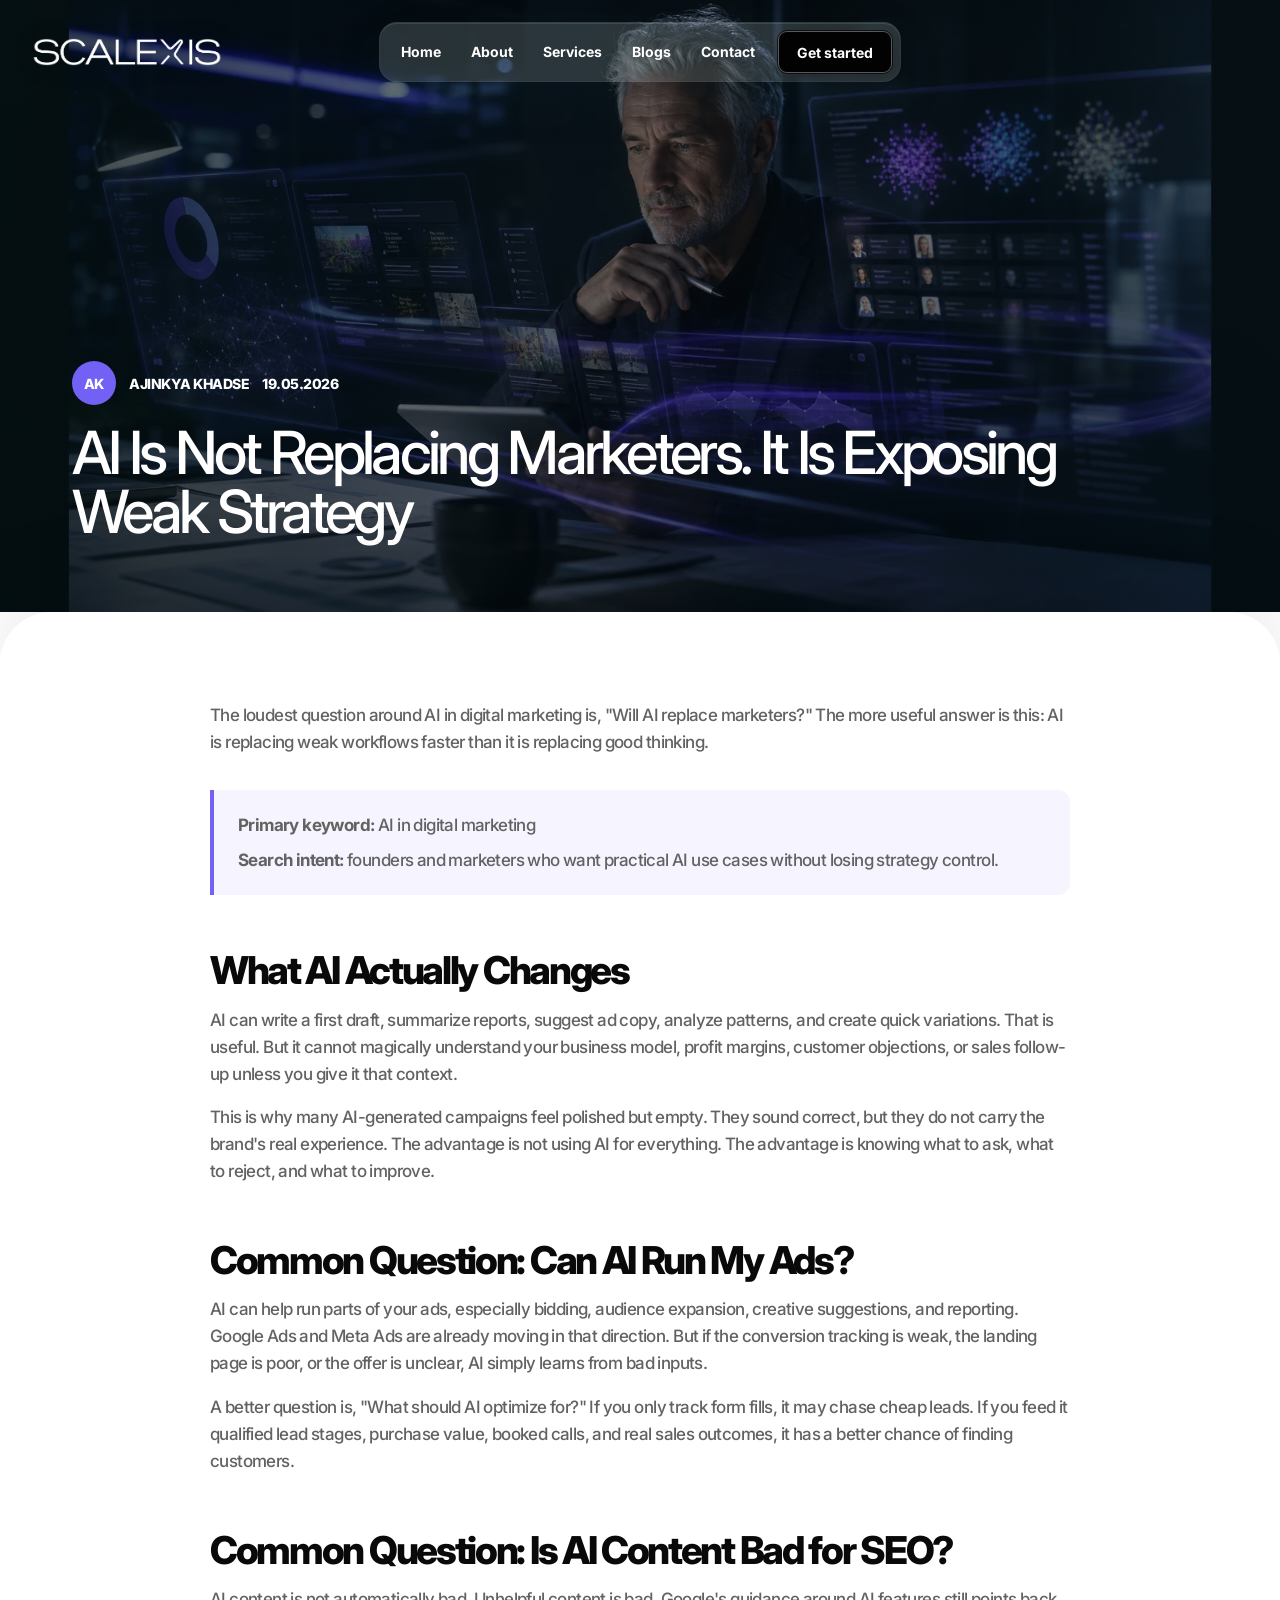
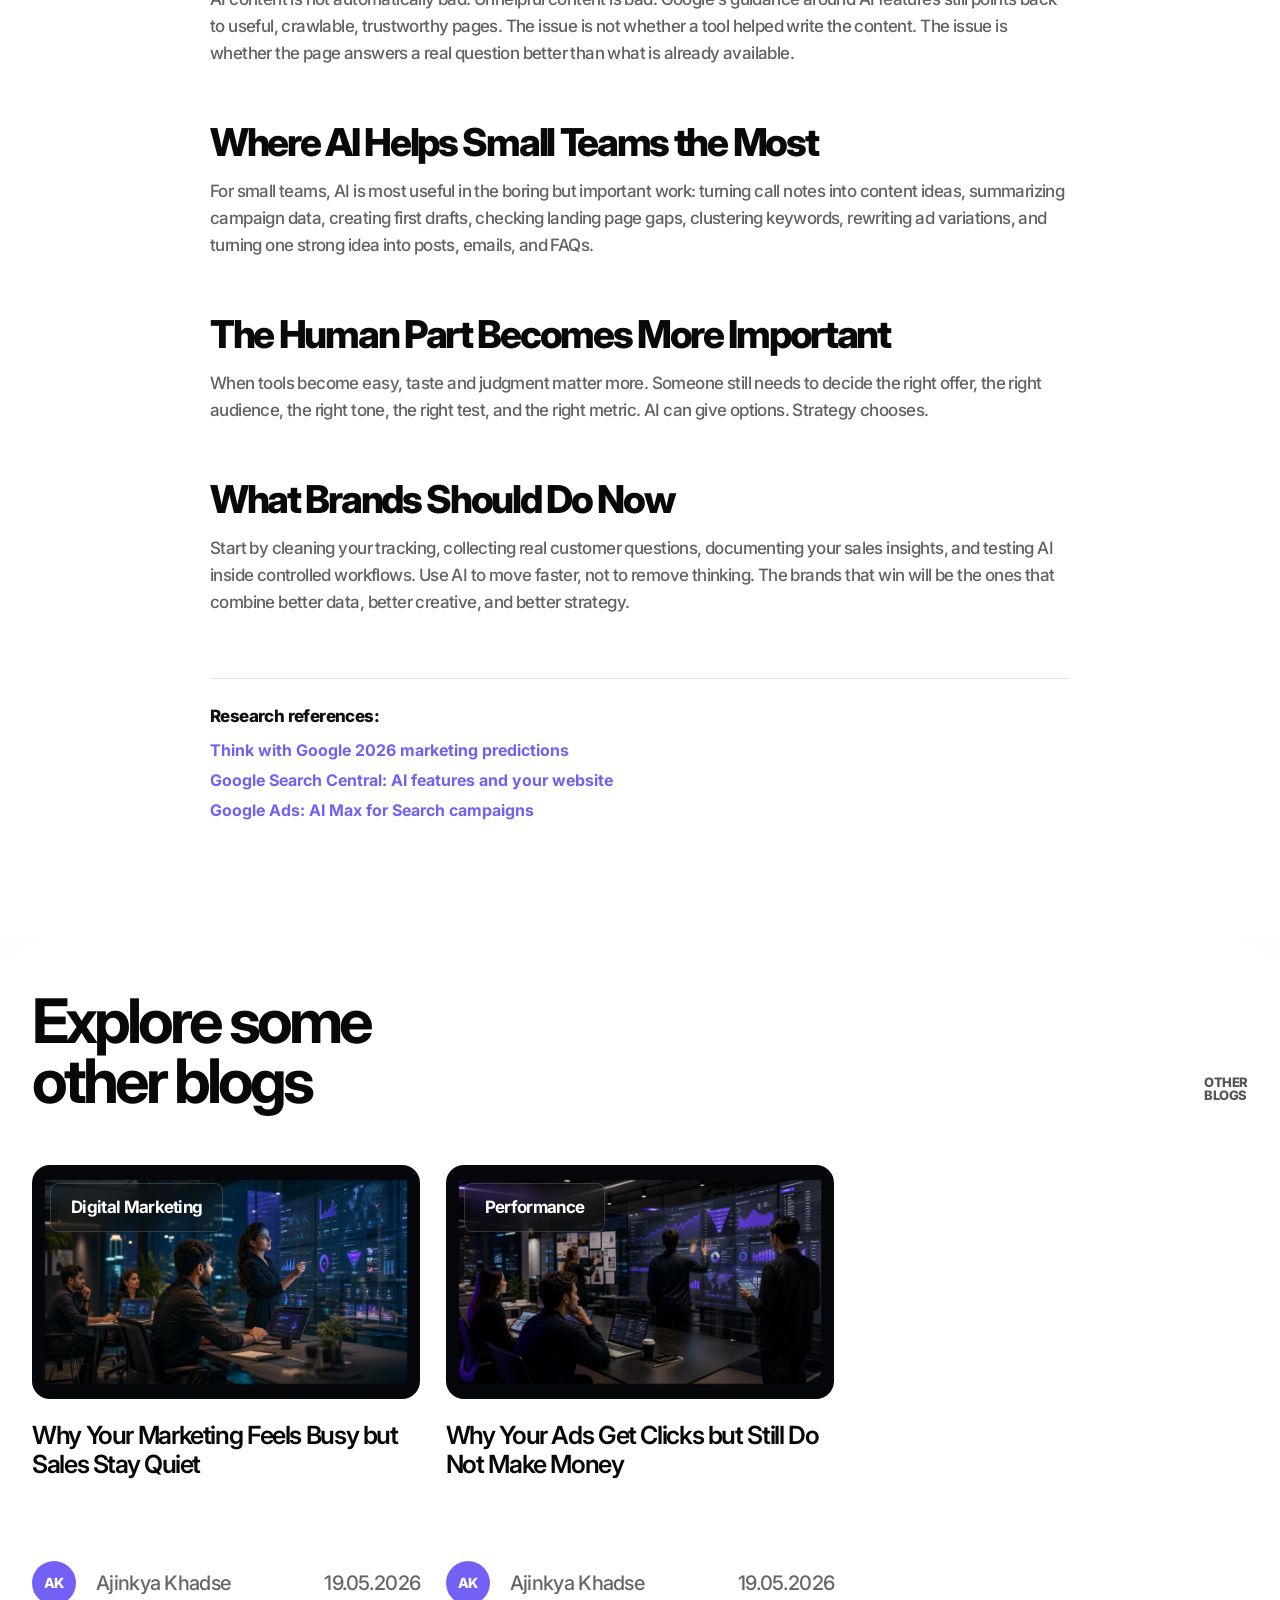
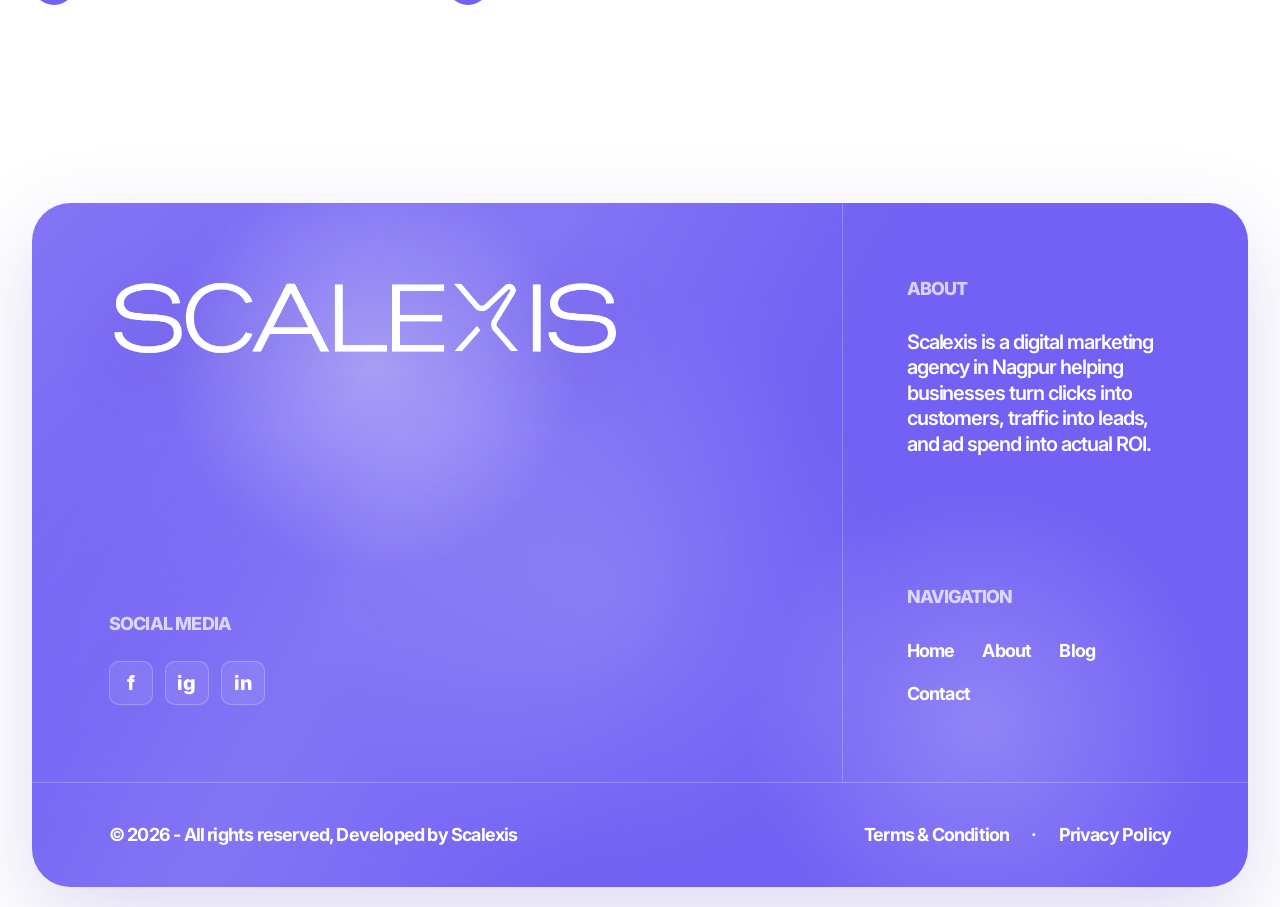
==== commit 1d889b31: "Refresh blog titles and editorial tone" ====
--- a/blog-ai-in-digital-marketing-2026.html
+++ b/blog-ai-in-digital-marketing-2026.html
@@ -1,12 +1,12 @@
-<!DOCTYPE html>
+﻿<!DOCTYPE html>
 <html lang="en">
   <head>
     <meta charset="UTF-8" />
     <meta name="viewport" content="width=device-width, initial-scale=1.0" />
-    <title>AI in Digital Marketing: 2026 Trends Changing Search, Ads, and Content | Scalexis</title>
+    <title>AI Is Not Replacing Marketers. It Is Exposing Weak Strategy | Scalexis</title>
     <meta
       name="description"
-      content="Learn how AI in digital marketing is reshaping search visibility, paid ads, content workflows, personalization, and reporting for ROI-focused brands."
+      content="A practical, easy-to-read guide on how AI is changing digital marketing and what brands should fix before using more tools."
     />
     <link rel="icon" type="image/png" href="assets/scalexis-favicon.png" />
     <link rel="preconnect" href="https://fonts.googleapis.com" />
@@ -17,8 +17,8 @@
       {
         "@context": "https://schema.org",
         "@type": "BlogPosting",
-        "headline": "AI in Digital Marketing: 2026 Trends Changing Search, Ads, and Content",
-        "description": "Learn how AI in digital marketing is reshaping search visibility, paid ads, content workflows, personalization, and reporting for ROI-focused brands.",
+        "headline": "AI Is Not Replacing Marketers. It Is Exposing Weak Strategy",
+        "description": "A practical, easy-to-read guide on how AI is changing digital marketing and what brands should fix before using more tools.",
         "image": "assets/blog-ai-digital-marketing-2026.webp",
         "datePublished": "2026-05-19",
         "dateModified": "2026-05-19",
@@ -54,14 +54,14 @@
               <span>Ajinkya Khadse</span>
               <time datetime="2026-05-19">19.05.2026</time>
             </div>
-            <h1 id="article-title">AI in Digital Marketing: 2026 Trends Changing Search, Ads, and Content</h1>
+            <h1 id="article-title">AI Is Not Replacing Marketers. It Is Exposing Weak Strategy</h1>
           </div>
         </section>
 
         <section class="article-content-section">
           <div class="article-content-inner section-reveal">
             <p class="article-lede">
-              AI in digital marketing has moved from a nice tool to a core operating system. It now influences search visibility, ad delivery, creative testing, personalization, customer support, reporting, and even how people discover brands before they visit a website.
+              The loudest question around AI in digital marketing is, "Will AI replace marketers?" The more useful answer is this: AI is replacing weak workflows faster than it is replacing good thinking.
             </p>
 
             <div class="article-summary">
@@ -69,40 +69,40 @@
               <p><strong>Search intent:</strong> founders and marketers who want practical AI use cases without losing strategy control.</p>
             </div>
 
-            <h2>1. AI Search Makes Answer Quality More Important</h2>
+            <h2>What AI Actually Changes</h2>
             <p>
-              AI-powered search experiences reward content that answers questions clearly. For brands, this means pages need direct explanations, strong internal structure, useful FAQs, and proof that the business understands the problem. A page about performance marketing should not only say "we run ads." It should explain the offer, funnel, tracking, reporting, and the business outcomes being optimized.
+              AI can write a first draft, summarize reports, suggest ad copy, analyze patterns, and create quick variations. That is useful. But it cannot magically understand your business model, profit margins, customer objections, or sales follow-up unless you give it that context.
             </p>
             <p>
-              This is where AEO and GEO become useful. Answer Engine Optimization helps content become eligible for answer-style discovery, while Generative Engine Optimization helps brands prepare for AI-assisted search surfaces. Both still depend on strong SEO fundamentals.
+              This is why many AI-generated campaigns feel polished but empty. They sound correct, but they do not carry the brand's real experience. The advantage is not using AI for everything. The advantage is knowing what to ask, what to reject, and what to improve.
             </p>
 
-            <h2>2. Paid Ads Are Becoming More AI-Led</h2>
+            <h2>Common Question: Can AI Run My Ads?</h2>
             <p>
-              Google and Meta are both pushing advertisers toward AI-assisted campaign setup, bidding, creative, and audience expansion. This can improve scale, but it also reduces manual control. The response should not be fear. The response should be better measurement, stronger creative testing, and cleaner feedback loops from sales and CRM data.
+              AI can help run parts of your ads, especially bidding, audience expansion, creative suggestions, and reporting. Google Ads and Meta Ads are already moving in that direction. But if the conversion tracking is weak, the landing page is poor, or the offer is unclear, AI simply learns from bad inputs.
             </p>
             <p>
-              If the algorithm gets only weak conversion signals, it optimizes toward weak results. If it receives qualified lead and sales data, it has a better chance of finding people who actually buy.
+              A better question is, "What should AI optimize for?" If you only track form fills, it may chase cheap leads. If you feed it qualified lead stages, purchase value, booked calls, and real sales outcomes, it has a better chance of finding customers.
             </p>
 
-            <h2>3. Content Workflows Become Faster, But Editing Becomes More Valuable</h2>
+            <h2>Common Question: Is AI Content Bad for SEO?</h2>
             <p>
-              AI can help with research, briefs, outlines, repurposing, and first drafts. But publishing unedited AI content is not a strategy. The real advantage comes from combining AI speed with human judgment: examples from your business, local market insight, real customer questions, stronger hooks, and sharper positioning.
+              AI content is not automatically bad. Unhelpful content is bad. Google's guidance around AI features still points back to useful, crawlable, trustworthy pages. The issue is not whether a tool helped write the content. The issue is whether the page answers a real question better than what is already available.
             </p>
 
-            <h2>4. Personalization Becomes Practical for Smaller Brands</h2>
+            <h2>Where AI Helps Small Teams the Most</h2>
             <p>
-              Earlier, personalization needed enterprise-level systems. In 2026, smaller brands can use simpler segmentation: new visitors versus repeat visitors, cold leads versus warm leads, high-intent keywords versus awareness keywords, first-time buyers versus repeat buyers. AI tools can help create variations, but the brand still needs to decide which audience matters most.
+              For small teams, AI is most useful in the boring but important work: turning call notes into content ideas, summarizing campaign data, creating first drafts, checking landing page gaps, clustering keywords, rewriting ad variations, and turning one strong idea into posts, emails, and FAQs.
             </p>
 
-            <h2>5. Reporting Shifts from Dashboards to Decisions</h2>
+            <h2>The Human Part Becomes More Important</h2>
             <p>
-              AI can summarize campaign data, spot patterns, and flag anomalies. But it should not replace strategy. The best reporting answers three questions: what happened, why it probably happened, and what should change next. That is the difference between a report that looks impressive and a report that helps the business grow.
+              When tools become easy, taste and judgment matter more. Someone still needs to decide the right offer, the right audience, the right tone, the right test, and the right metric. AI can give options. Strategy chooses.
             </p>
 
             <h2>What Brands Should Do Now</h2>
             <p>
-              Start by cleaning your tracking, organizing your website content around real customer questions, documenting your best sales insights, and testing AI inside controlled workflows. Use AI to move faster, not to remove thinking. The brands that win will be the ones that combine better data, better creative, and better strategy.
+              Start by cleaning your tracking, collecting real customer questions, documenting your sales insights, and testing AI inside controlled workflows. Use AI to move faster, not to remove thinking. The brands that win will be the ones that combine better data, better creative, and better strategy.
             </p>
 
             <div class="article-sources">
@@ -121,15 +121,15 @@
           <div class="blog-grid">
             <article class="blog-card">
               <a href="blog-digital-marketing-trends-2026.html">
-                <div class="blog-image-wrap"><img src="assets/blog-digital-marketing-trends-2026.webp" alt="Digital marketing trends 2026 dashboard for ROI-focused brands" loading="lazy" /><span>Digital Marketing</span></div>
-                <h3>Digital Marketing Trends 2026: What Growth-Focused Brands Should Do Now</h3>
+                <div class="blog-image-wrap"><img src="assets/blog-digital-marketing-trends-2026.webp" alt="Digital marketing strategy dashboard for ROI-focused brands" loading="lazy" /><span>Digital Marketing</span></div>
+                <h3>Why Your Marketing Feels Busy but Sales Stay Quiet</h3>
                 <div class="blog-meta"><span class="blog-author-mark">AK</span><span>Ajinkya Khadse</span><time datetime="2026-05-19">19.05.2026</time></div>
               </a>
             </article>
             <article class="blog-card">
               <a href="blog-performance-marketing-trends-2026.html">
-                <div class="blog-image-wrap"><img src="assets/blog-performance-marketing-trends-2026.webp" alt="Performance marketing trends 2026 ROAS dashboard and conversion funnel" loading="lazy" /><span>Performance</span></div>
-                <h3>Performance Marketing Trends 2026: How to Improve ROAS Without Wasting Budget</h3>
+                <div class="blog-image-wrap"><img src="assets/blog-performance-marketing-trends-2026.webp" alt="Performance marketing ROAS dashboard and conversion funnel" loading="lazy" /><span>Performance</span></div>
+                <h3>Why Your Ads Get Clicks but Still Do Not Make Money</h3>
                 <div class="blog-meta"><span class="blog-author-mark">AK</span><span>Ajinkya Khadse</span><time datetime="2026-05-19">19.05.2026</time></div>
               </a>
             </article>
@@ -156,10 +156,10 @@
       <div class="consultation-modal" id="consultation" role="dialog" aria-modal="true" aria-labelledby="consultation-title" hidden>
         <div class="consultation-backdrop" data-consultation-close></div>
         <div class="consultation-dialog">
-          <section class="consultation-visual" aria-label="Scalexis growth consultation"><h2>Ready to Stop Guessing and Start Growing?</h2><div class="consultation-glow" aria-hidden="true"></div></section>
+          <section class="consultation-visual" aria-label="Scalexis growth consultation"><p class="consultation-headline">Ready to Stop Guessing and Start Growing?</p><div class="consultation-glow" aria-hidden="true"></div></section>
           <section class="consultation-form-panel">
             <button class="consultation-close" type="button" aria-label="Close consultation form" data-consultation-close><span></span><span></span></button>
-            <p class="consultation-mark" aria-hidden="true">*</p><h2 id="consultation-title">Get Started</h2>
+            <p class="consultation-mark" aria-hidden="true">*</p><p id="consultation-title" class="consultation-title">Get Started</p>
             <form class="consultation-form" method="POST">
               <label><span>Full Name</span><input type="text" name="Full Name" autocomplete="name" required /></label>
               <label><span>Business Name</span><input type="text" name="Business Name" autocomplete="organization" required /></label>
@@ -175,3 +175,4 @@
     <script src="script.js?v=20260519-6"></script>
   </body>
 </html>
+
--- a/styles.css
+++ b/styles.css
@@ -194,7 +194,7 @@
 
 .hero-title-wrap {
   position: absolute;
-  top: clamp(178px, 27.5vh, 260px);
+  top: clamp(142px, 21vh, 208px);
   left: 40px;
   width: min(1050px, 73vw);
 }
@@ -212,7 +212,7 @@
 .hero-bottom {
   position: absolute;
   left: 40px;
-  bottom: clamp(82px, 12.8vh, 132px);
+  bottom: clamp(52px, 8vh, 94px);
   width: min(470px, 35vw);
 }
 
@@ -347,7 +347,7 @@
     linear-gradient(150deg, #050507 0%, #120e2d 42%, #33249b 72%, #7261f4 100%);
 }
 
-.consultation-visual h2 {
+.consultation-headline {
   position: relative;
   z-index: 2;
   max-width: 360px;
@@ -453,7 +453,7 @@
   font-size: 58px;
 }
 
-.consultation-form-panel h2 {
+.consultation-title {
   margin: 0 0 34px;
   color: #080808;
   font-size: clamp(42px, 3.5vw, 62px);
@@ -1470,6 +1470,12 @@
   margin: 0 auto;
 }
 
+.article-content-inner.section-reveal {
+  opacity: 1;
+  filter: none;
+  transform: none;
+}
+
 .article-lede {
   margin: 0 0 34px;
   color: #202020;
@@ -1503,12 +1509,39 @@
   letter-spacing: -0.06em;
 }
 
+.article-content-inner h3 {
+  margin: 32px 0 10px;
+  color: #171717;
+  font-size: clamp(23px, 1.8vw, 31px);
+  font-weight: 800;
+  line-height: 1.08;
+  letter-spacing: -0.045em;
+}
+
 .article-content-inner p {
   color: #626262;
   font-size: clamp(17px, 1.1vw, 19px);
   font-weight: 500;
   line-height: 1.58;
   letter-spacing: -0.035em;
+}
+
+.article-content-inner ul,
+.article-content-inner ol {
+  display: grid;
+  gap: 10px;
+  margin: 18px 0 28px;
+  padding-left: 24px;
+  color: #626262;
+  font-size: clamp(17px, 1.1vw, 19px);
+  font-weight: 500;
+  line-height: 1.52;
+  letter-spacing: -0.035em;
+}
+
+.article-content-inner li::marker {
+  color: #7261f4;
+  font-weight: 800;
 }
 
 .article-content-inner a {
@@ -2754,7 +2787,7 @@
     border-radius: 18px;
   }
 
-  .consultation-visual h2 {
+  .consultation-headline {
     max-width: 330px;
     font-size: clamp(34px, 9.5vw, 48px);
   }
@@ -2789,7 +2822,7 @@
     font-size: 44px;
   }
 
-  .consultation-form-panel h2 {
+  .consultation-title {
     margin-bottom: 24px;
     font-size: clamp(38px, 10vw, 52px);
   }
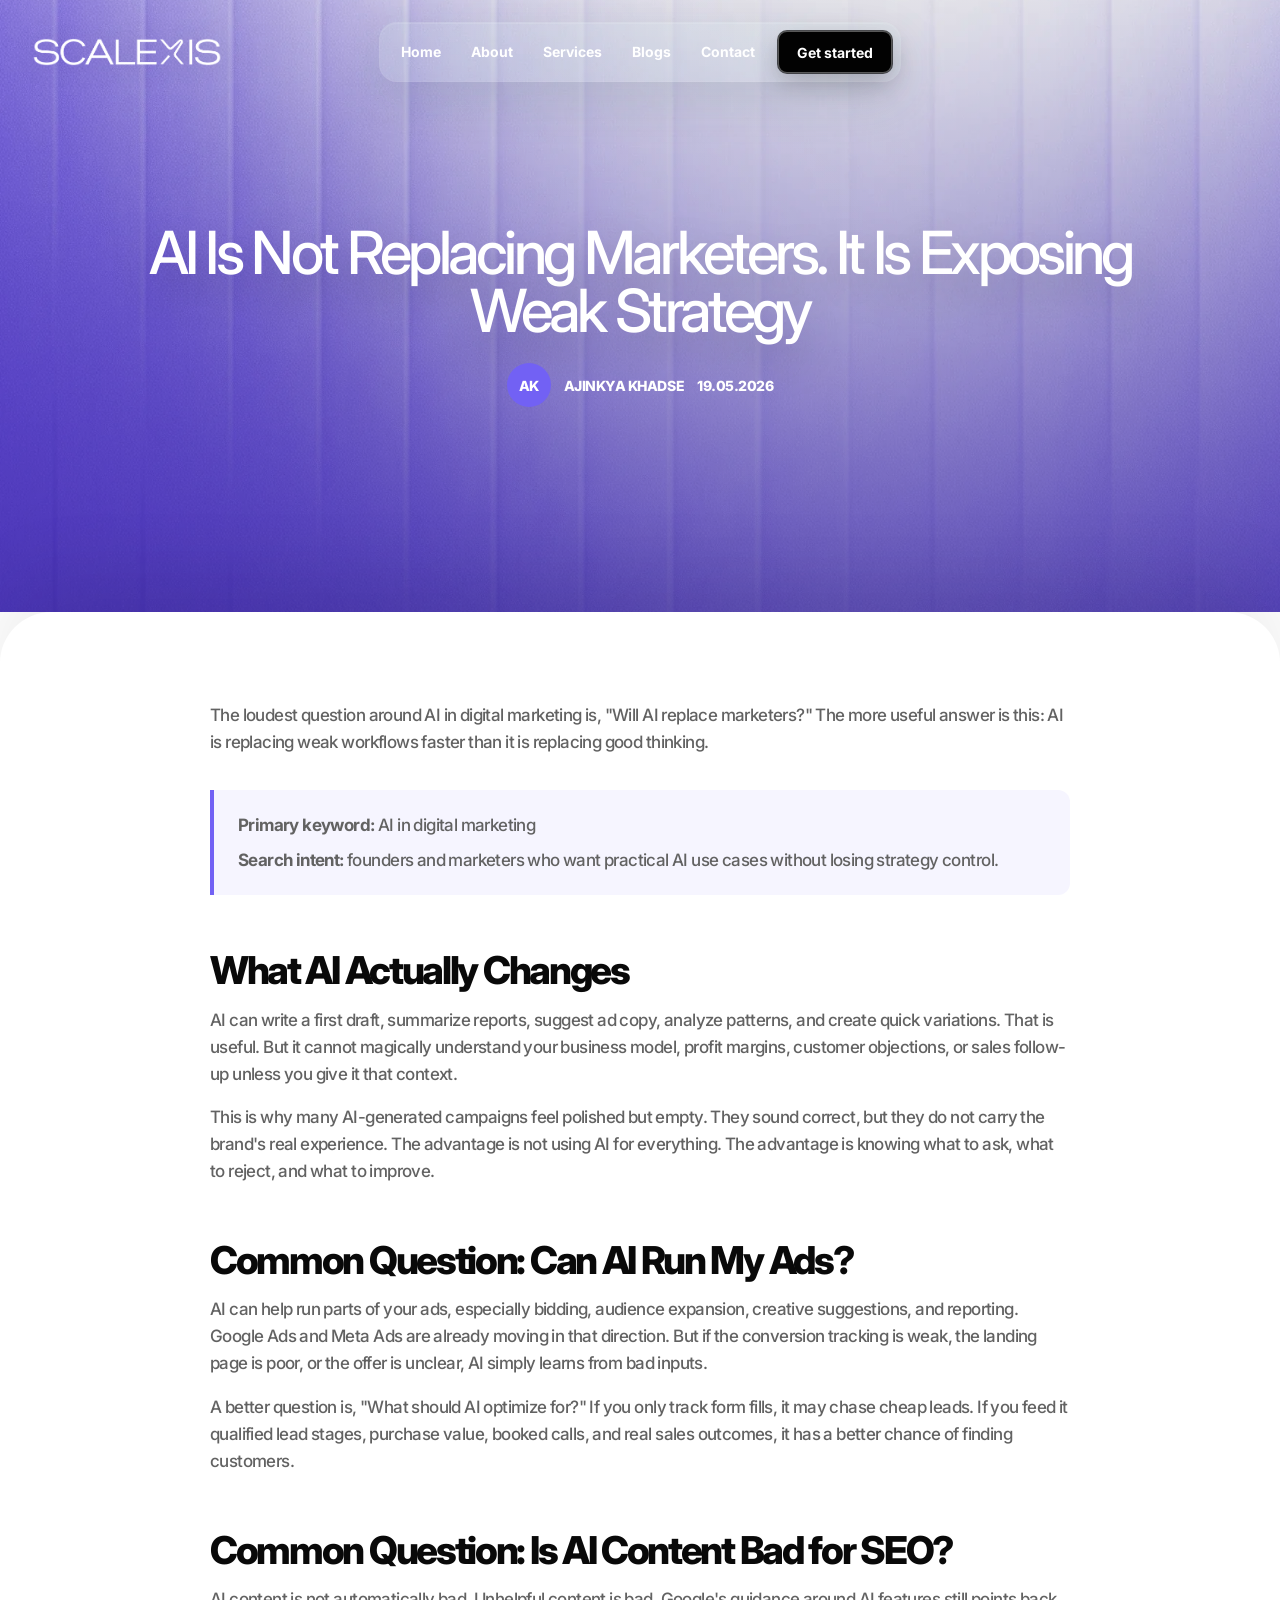
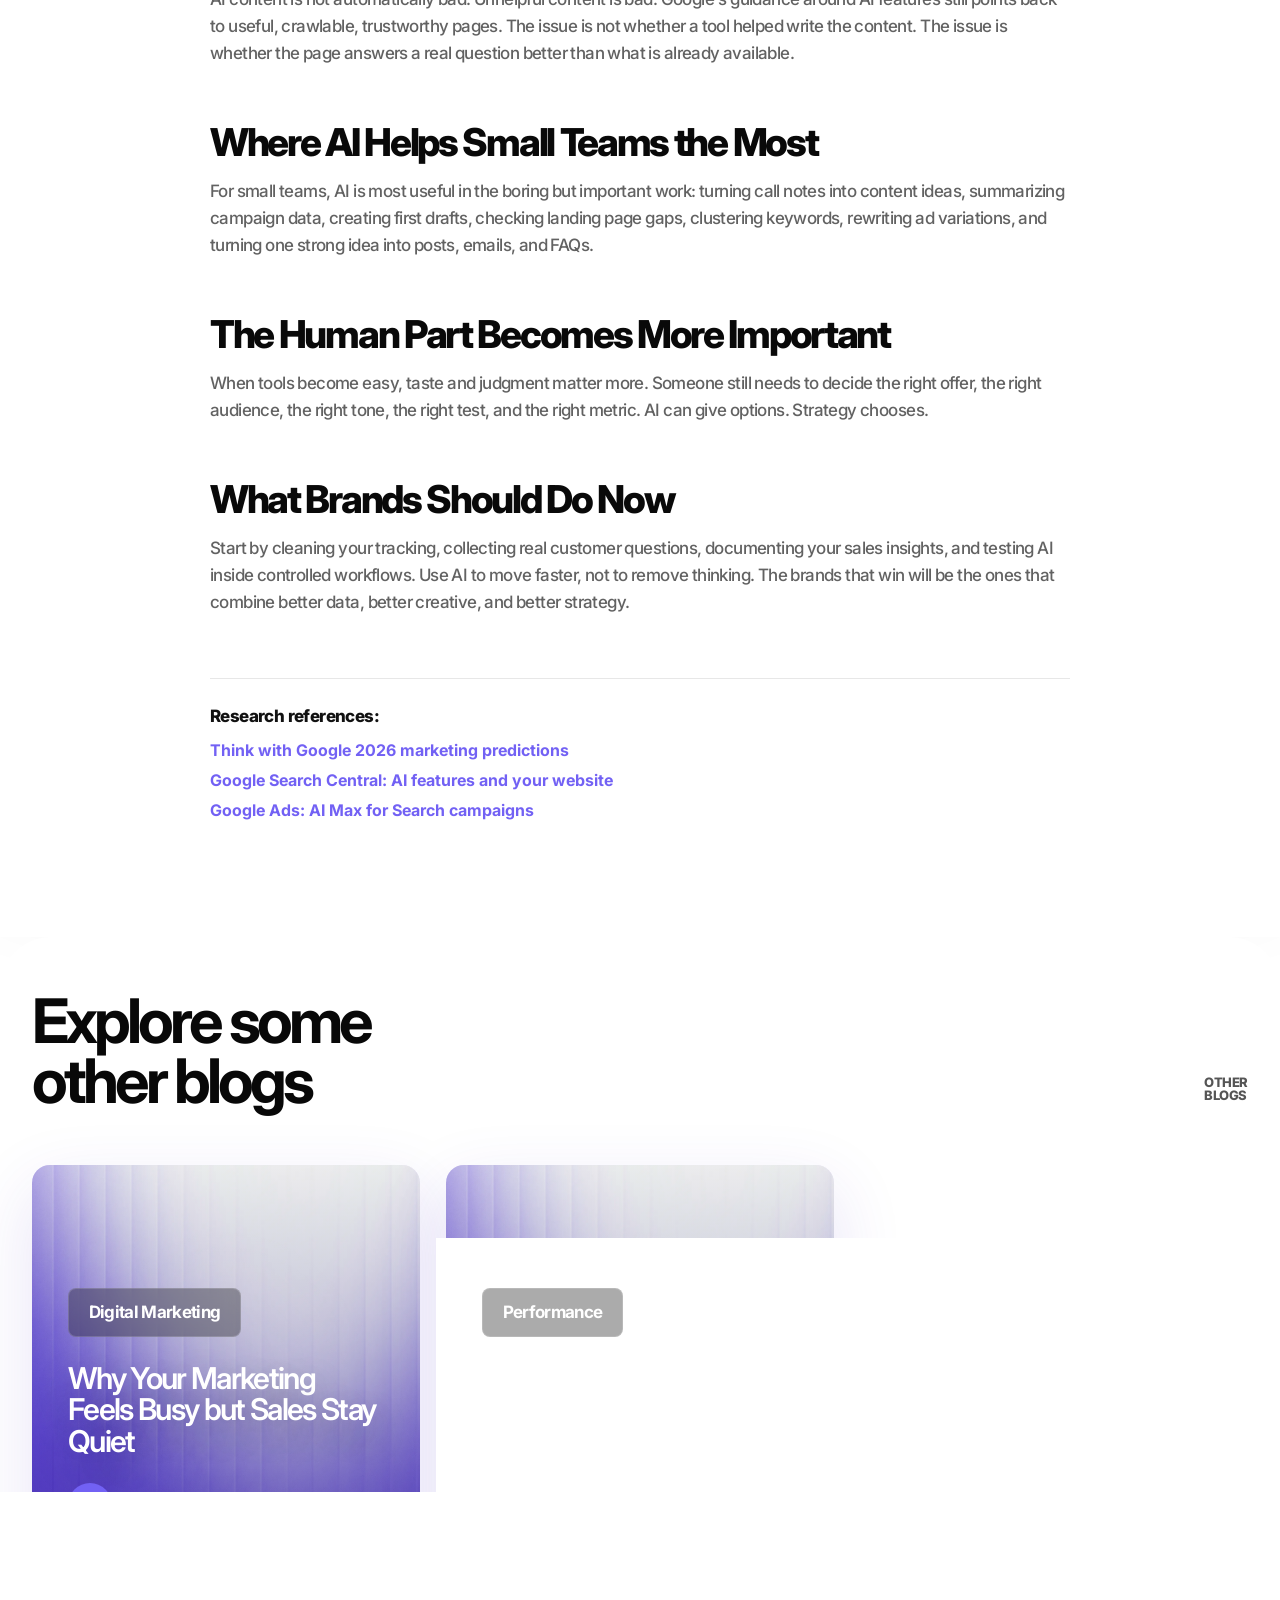
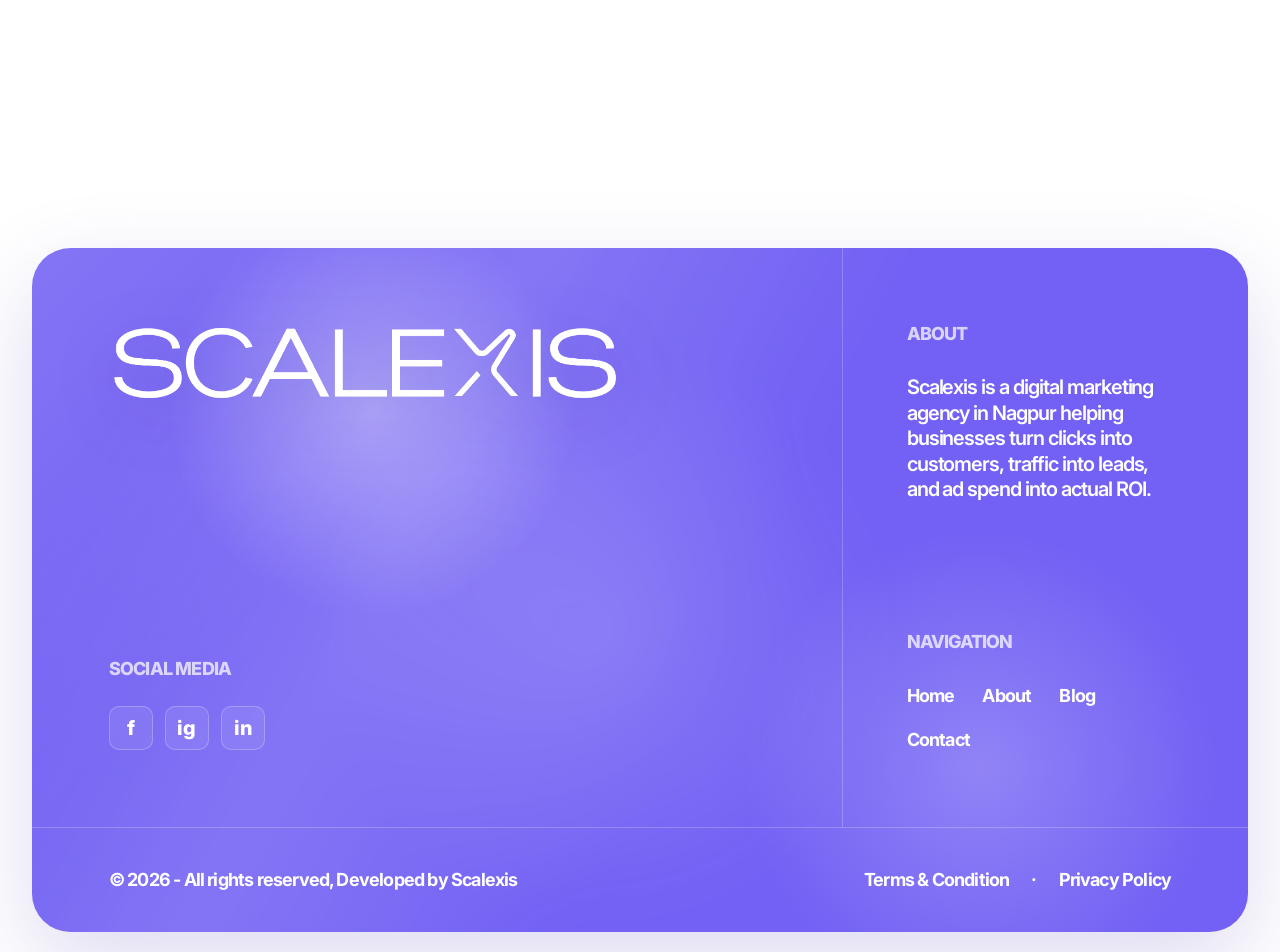
==== commit d225ad64: "Update blog cover image layout" ====
--- a/blog-ai-in-digital-marketing-2026.html
+++ b/blog-ai-in-digital-marketing-2026.html
@@ -1,6 +1,13 @@
-﻿<!DOCTYPE html>
+<!DOCTYPE html>
 <html lang="en">
   <head>
+    <!-- Google Tag Manager -->
+    <script>(function(w,d,s,l,i){w[l]=w[l]||[];w[l].push({'gtm.start':
+    new Date().getTime(),event:'gtm.js'});var f=d.getElementsByTagName(s)[0],
+    j=d.createElement(s),dl=l!='dataLayer'?'&l='+l:'';j.async=true;j.src=
+    'https://www.googletagmanager.com/gtm.js?id='+i+dl;f.parentNode.insertBefore(j,f);
+    })(window,document,'script','dataLayer','GTM-M5TJSDPQ');</script>
+    <!-- End Google Tag Manager -->
     <meta charset="UTF-8" />
     <meta name="viewport" content="width=device-width, initial-scale=1.0" />
     <title>AI Is Not Replacing Marketers. It Is Exposing Weak Strategy | Scalexis</title>
@@ -19,7 +26,7 @@
         "@type": "BlogPosting",
         "headline": "AI Is Not Replacing Marketers. It Is Exposing Weak Strategy",
         "description": "A practical, easy-to-read guide on how AI is changing digital marketing and what brands should fix before using more tools.",
-        "image": "assets/blog-ai-digital-marketing-2026.webp",
+        "image": "https://www.scalexis.in/assets/blog-cover-template.webp",
         "datePublished": "2026-05-19",
         "dateModified": "2026-05-19",
         "author": { "@type": "Person", "name": "Ajinkya Khadse" },
@@ -28,33 +35,35 @@
     </script>
   </head>
   <body>
+    <!-- Google Tag Manager (noscript) -->
+    <noscript><iframe src="https://www.googletagmanager.com/ns.html?id=GTM-M5TJSDPQ"
+    height="0" width="0" style="display:none;visibility:hidden"></iframe></noscript>
+    <!-- End Google Tag Manager (noscript) -->
     <main class="page-shell article-page">
       <header class="site-header reveal header-reveal" data-delay="0">
-        <a class="brand" href="index.html" aria-label="Scalexis home"><img src="assets/scalexis-logo-wordmark.png" alt="Scalexis" /></a>
+        <a class="brand" href="/" aria-label="Scalexis home"><img src="assets/scalexis-logo-wordmark.png" alt="Scalexis" /></a>
         <button class="menu-toggle" type="button" aria-label="Open navigation menu" aria-controls="main-navigation" aria-expanded="false"><span></span><span></span><span></span></button>
         <nav class="main-nav" id="main-navigation" aria-label="Main navigation">
-          <a href="index.html" class="nav-link"><span class="nav-track"><span>Home</span><span>Home</span></span></a>
-          <a href="index.html#about" class="nav-link"><span class="nav-track"><span>About</span><span>About</span></span></a>
-          <a href="index.html#services" class="nav-link"><span class="nav-track"><span>Services</span><span>Services</span></span></a>
-          <a href="blog.html" class="nav-link"><span class="nav-track"><span>Blogs</span><span>Blogs</span></span></a>
-          <a href="contact.html" class="nav-link"><span class="nav-track"><span>Contact</span><span>Contact</span></span></a>
-          <a href="#consultation" class="nav-cta" data-consultation-trigger>Get started</a>
+          <a href="/" class="nav-link"><span class="nav-track"><span>Home</span><span>Home</span></span></a>
+          <a href="/about" class="nav-link"><span class="nav-track"><span>About</span><span>About</span></span></a>
+          <a href="/services" class="nav-link"><span class="nav-track"><span>Services</span><span>Services</span></span></a>
+          <a href="/blog" class="nav-link"><span class="nav-track"><span>Blogs</span><span>Blogs</span></span></a>
+          <a href="/contact" class="nav-link"><span class="nav-track"><span>Contact</span><span>Contact</span></span></a>
+          <a href="/form" class="nav-cta" data-consultation-trigger>Get started</a>
         </nav>
       </header>
 
       <article>
         <section class="article-hero" aria-labelledby="article-title">
-          <div class="article-hero-media" aria-hidden="true">
-            <img src="assets/blog-ai-digital-marketing-2026.webp" alt="AI in digital marketing strategy with search ads and content intelligence" />
+          <div class="article-hero-media">
+            <img src="assets/blog-cover-template.webp" alt="Scalexis blog cover for AI Is Not Replacing Marketers. It Is Exposing Weak Strategy" />
             <div class="article-hero-tint"></div>
           </div>
           <div class="article-hero-inner reveal" data-delay="140">
-            <div class="article-meta-line">
-              <span class="blog-author-mark">AK</span>
+            <h1 id="article-title">AI Is Not Replacing Marketers. It Is Exposing Weak Strategy</h1>
+            <div class="article-meta-line"><span class="blog-author-mark">AK</span>
               <span>Ajinkya Khadse</span>
-              <time datetime="2026-05-19">19.05.2026</time>
-            </div>
-            <h1 id="article-title">AI Is Not Replacing Marketers. It Is Exposing Weak Strategy</h1>
+              <time datetime="2026-05-19">19.05.2026</time></div>
           </div>
         </section>
 
@@ -120,17 +129,27 @@
           <div class="related-heading"><h2 id="related-title">Explore some<br />other blogs</h2><p>OTHER<br />BLOGS</p></div>
           <div class="blog-grid">
             <article class="blog-card">
-              <a href="blog-digital-marketing-trends-2026.html">
-                <div class="blog-image-wrap"><img src="assets/blog-digital-marketing-trends-2026.webp" alt="Digital marketing strategy dashboard for ROI-focused brands" loading="lazy" /><span>Digital Marketing</span></div>
-                <h3>Why Your Marketing Feels Busy but Sales Stay Quiet</h3>
-                <div class="blog-meta"><span class="blog-author-mark">AK</span><span>Ajinkya Khadse</span><time datetime="2026-05-19">19.05.2026</time></div>
+              <a href="/marketing-feels-busy">
+                <div class="blog-image-wrap">
+                  <img src="assets/blog-cover-template.webp" alt="Scalexis blog cover for Why Your Marketing Feels Busy but Sales Stay Quiet" loading="lazy" decoding="async" />
+                  <div class="blog-card-overlay">
+                    <span class="blog-card-tag">Digital Marketing</span>
+                    <h3>Why Your Marketing Feels Busy but Sales Stay Quiet</h3>
+                    <div class="blog-meta"><span class="blog-author-mark">AK</span><span>Ajinkya Khadse</span><time datetime="2026-05-19">19.05.2026</time></div>
+                  </div>
+                </div>
               </a>
             </article>
             <article class="blog-card">
-              <a href="blog-performance-marketing-trends-2026.html">
-                <div class="blog-image-wrap"><img src="assets/blog-performance-marketing-trends-2026.webp" alt="Performance marketing ROAS dashboard and conversion funnel" loading="lazy" /><span>Performance</span></div>
-                <h3>Why Your Ads Get Clicks but Still Do Not Make Money</h3>
-                <div class="blog-meta"><span class="blog-author-mark">AK</span><span>Ajinkya Khadse</span><time datetime="2026-05-19">19.05.2026</time></div>
+              <a href="/ads-clicks-no-money">
+                <div class="blog-image-wrap">
+                  <img src="assets/blog-cover-template.webp" alt="Scalexis blog cover for Why Your Ads Get Clicks but Still Do Not Make Money" loading="lazy" decoding="async" />
+                  <div class="blog-card-overlay">
+                    <span class="blog-card-tag">Performance</span>
+                    <h3>Why Your Ads Get Clicks but Still Do Not Make Money</h3>
+                    <div class="blog-meta"><span class="blog-author-mark">AK</span><span>Ajinkya Khadse</span><time datetime="2026-05-19">19.05.2026</time></div>
+                  </div>
+                </div>
               </a>
             </article>
           </div>
@@ -141,15 +160,15 @@
         <div class="footer-panel">
           <div class="footer-main">
             <div class="footer-brand-block">
-              <a class="footer-logo" href="index.html" id="footer-logo" aria-label="Scalexis home"><img src="assets/scalexis-logo-wordmark.png" alt="Scalexis" /></a>
+              <a class="footer-logo" href="/" id="footer-logo" aria-label="Scalexis home"><img src="assets/scalexis-logo-wordmark.png" alt="Scalexis" /></a>
               <div class="footer-social"><p>SOCIAL MEDIA</p><div class="footer-social-links" aria-label="Social media links"><a href="https://www.facebook.com/scalexis.agency/" target="_blank" rel="noopener noreferrer" aria-label="Facebook">f</a><a href="https://www.instagram.com/scalexis.agency/" target="_blank" rel="noopener noreferrer" aria-label="Instagram">ig</a><a href="https://www.linkedin.com/company/scalexis-advertising-agency/" target="_blank" rel="noopener noreferrer" aria-label="LinkedIn">in</a></div></div>
             </div>
             <div class="footer-info">
               <div class="footer-about"><p class="footer-label">ABOUT</p><p>Scalexis is a digital marketing agency in Nagpur helping businesses turn clicks into customers, traffic into leads, and ad spend into actual ROI.</p></div>
-              <nav class="footer-nav" aria-label="Footer navigation"><p class="footer-label">NAVIGATION</p><div class="footer-nav-links"><a href="index.html">Home</a><a href="index.html#about">About</a><a href="blog.html">Blog</a><a href="contact.html">Contact</a></div></nav>
-            </div>
-          </div>
-          <div class="footer-bottom"><p>&copy; 2026 - All rights reserved, Developed by Scalexis</p><div class="footer-legal" aria-label="Legal links"><a href="#">Terms &amp; Condition</a><span aria-hidden="true">&middot;</span><a href="#">Privacy Policy</a></div></div>
+              <nav class="footer-nav" aria-label="Footer navigation"><p class="footer-label">NAVIGATION</p><div class="footer-nav-links"><a href="/">Home</a><a href="/about">About</a><a href="/blog">Blog</a><a href="/contact">Contact</a></div></nav>
+            </div>
+          </div>
+          <div class="footer-bottom"><p>&copy; 2026 - All rights reserved, Developed by Scalexis</p><div class="footer-legal" aria-label="Legal links"><a href="/terms-and-conditions">Terms &amp; Condition</a><span aria-hidden="true">&middot;</span><a href="/privacy-policy">Privacy Policy</a></div></div>
         </div>
       </footer>
 
@@ -176,3 +195,6 @@
   </body>
 </html>
 
+
+
+
--- a/styles.css
+++ b/styles.css
@@ -1243,11 +1243,22 @@
 
 .blog-image-wrap {
   position: relative;
-  aspect-ratio: 1.66;
-  margin-bottom: 22px;
+  aspect-ratio: 4 / 5;
+  margin-bottom: 0;
   overflow: hidden;
   border-radius: 18px;
-  background: #ececec;
+  background: #efeafd;
+  box-shadow: 0 24px 70px rgba(74, 48, 190, 0.13);
+}
+
+.blog-image-wrap::after {
+  content: "";
+  position: absolute;
+  inset: 0;
+  z-index: 1;
+  background:
+    radial-gradient(circle at 50% 42%, rgba(255, 255, 255, 0.04), transparent 42%),
+    linear-gradient(180deg, rgba(8, 9, 28, 0.08), rgba(40, 28, 124, 0.56));
 }
 
 .blog-image-wrap img {
@@ -1262,10 +1273,20 @@
   transform: scale(1.045);
 }
 
-.blog-image-wrap span {
+.blog-card-overlay {
   position: absolute;
-  left: 18px;
-  top: 18px;
+  inset: 0;
+  z-index: 2;
+  display: flex;
+  flex-direction: column;
+  justify-content: center;
+  padding: clamp(24px, 2.8vw, 38px);
+  color: #fff;
+}
+
+.blog-card-tag {
+  align-self: flex-start;
+  margin-bottom: clamp(18px, 2vw, 28px);
   padding: 15px 20px;
   color: #fff;
   background: rgba(16, 16, 16, 0.35);
@@ -1278,14 +1299,14 @@
   backdrop-filter: blur(10px);
 }
 
-.blog-card h3 {
-  min-height: 112px;
-  margin: 0 0 28px;
-  color: #080808;
-  font-size: clamp(25px, 1.8vw, 34px);
+.blog-card-overlay h3 {
+  margin: 0;
+  color: #fff;
+  font-size: clamp(28px, 2.35vw, 46px);
   font-weight: 600;
-  line-height: 1.18;
+  line-height: 1.05;
   letter-spacing: -0.055em;
+  text-shadow: 0 14px 38px rgba(18, 12, 68, 0.32);
 }
 
 .blog-card a {
@@ -1309,6 +1330,12 @@
   font-weight: 500;
   line-height: 1;
   letter-spacing: -0.035em;
+}
+
+.blog-card-overlay .blog-meta {
+  margin-top: clamp(20px, 2vw, 30px);
+  color: rgba(255, 255, 255, 0.88);
+  font-size: clamp(15px, 1.1vw, 18px);
 }
 
 .blog-author-mark {
@@ -1366,7 +1393,7 @@
 .blog-archive-media,
 .article-hero-media {
   z-index: -2;
-  background: #152b2e;
+  background: #efeafd;
 }
 
 .blog-archive-media img,
@@ -1382,8 +1409,8 @@
 .article-hero-tint {
   z-index: 1;
   background:
-    linear-gradient(90deg, rgba(3, 17, 19, 0.72), rgba(3, 19, 25, 0.28) 56%, rgba(3, 18, 24, 0.62)),
-    linear-gradient(180deg, rgba(0, 0, 0, 0.12), rgba(0, 0, 0, 0.36));
+    radial-gradient(circle at 50% 38%, rgba(255, 255, 255, 0.06), transparent 45%),
+    linear-gradient(180deg, rgba(10, 12, 42, 0.08), rgba(48, 32, 148, 0.58));
 }
 
 .blog-archive-inner,
@@ -1394,8 +1421,10 @@
   margin: 0 auto;
   display: flex;
   flex-direction: column;
-  justify-content: flex-end;
-  padding: 0 40px clamp(54px, 8vh, 88px);
+  justify-content: center;
+  align-items: center;
+  padding: clamp(84px, 11vh, 132px) 40px clamp(64px, 9vh, 100px);
+  text-align: center;
 }
 
 .blog-archive-inner h1 {
@@ -1408,15 +1437,18 @@
 
 .article-hero-inner h1 {
   max-width: 1120px;
-  margin-top: 18px;
+  margin: 0;
   font-size: clamp(42px, 4.65vw, 84px);
   line-height: 0.98;
+  text-shadow: 0 18px 46px rgba(18, 12, 68, 0.26);
 }
 
 .article-meta-line {
   display: flex;
   align-items: center;
+  justify-content: center;
   gap: 13px;
+  margin-top: 24px;
   color: #fff;
   font-size: 14px;
   font-weight: 800;
@@ -1765,6 +1797,144 @@
 
 .contact-faq {
   min-height: auto;
+}
+
+.legal-page {
+  color: #0b0b0b;
+  background: #fff;
+}
+
+.legal-hero {
+  position: relative;
+  isolation: isolate;
+  min-height: clamp(440px, 54svh, 620px);
+  overflow: hidden;
+  color: #fff;
+  background:
+    radial-gradient(circle at 20% 18%, rgba(255, 255, 255, 0.22), transparent 22%),
+    radial-gradient(circle at 78% 12%, rgba(255, 255, 255, 0.13), transparent 28%),
+    linear-gradient(135deg, #251c73 0%, #7261f4 54%, #5748d7 100%);
+}
+
+.legal-hero::after {
+  content: "";
+  position: absolute;
+  inset: 0;
+  z-index: -1;
+  background:
+    linear-gradient(90deg, rgba(0, 0, 0, 0.22), transparent 48%, rgba(0, 0, 0, 0.14)),
+    repeating-linear-gradient(115deg, rgba(255, 255, 255, 0.035) 0 1px, transparent 1px 16px);
+  pointer-events: none;
+}
+
+.legal-hero-inner {
+  width: var(--header-width);
+  min-height: inherit;
+  margin: 0 auto;
+  display: flex;
+  flex-direction: column;
+  justify-content: flex-end;
+  padding: 0 40px clamp(54px, 8vh, 92px);
+}
+
+.legal-kicker {
+  margin: 0 0 18px;
+  color: rgba(255, 255, 255, 0.76);
+  font-size: 15px;
+  font-weight: 800;
+  line-height: 1;
+  letter-spacing: -0.035em;
+  text-transform: uppercase;
+}
+
+.legal-hero h1 {
+  max-width: 1050px;
+  margin: 0;
+  color: #fff;
+  font-size: clamp(64px, 7.4vw, 132px);
+  font-weight: 700;
+  line-height: 0.94;
+  letter-spacing: -0.075em;
+}
+
+.legal-hero p:last-child {
+  width: min(720px, 100%);
+  margin: clamp(22px, 3vh, 34px) 0 0;
+  color: rgba(255, 255, 255, 0.86);
+  font-size: clamp(19px, 1.55vw, 27px);
+  font-weight: 600;
+  line-height: 1.25;
+  letter-spacing: -0.052em;
+}
+
+.legal-content-section {
+  position: relative;
+  z-index: 2;
+  margin-top: -1px;
+  padding: clamp(78px, 11vh, 124px) 32px clamp(90px, 13vh, 150px);
+  background: #fff;
+  border-top-left-radius: clamp(28px, 4vw, 54px);
+  border-top-right-radius: clamp(28px, 4vw, 54px);
+  box-shadow: 0 -28px 88px rgba(31, 22, 98, 0.12);
+}
+
+.legal-content-inner {
+  width: min(1030px, 100%);
+  margin: 0 auto;
+}
+
+.legal-updated {
+  margin: 0 0 clamp(36px, 6vh, 62px);
+  color: #7261f4;
+  font-size: 16px;
+  font-weight: 800;
+  letter-spacing: -0.035em;
+}
+
+.legal-content {
+  display: grid;
+  gap: clamp(38px, 5.8vh, 62px);
+}
+
+.legal-content section {
+  display: grid;
+  gap: 16px;
+}
+
+.legal-content h2 {
+  margin: 0;
+  color: #090909;
+  font-size: clamp(30px, 3vw, 48px);
+  font-weight: 700;
+  line-height: 1.02;
+  letter-spacing: -0.066em;
+}
+
+.legal-content p,
+.legal-content li {
+  color: #565656;
+  font-size: clamp(17px, 1.16vw, 21px);
+  font-weight: 600;
+  line-height: 1.56;
+  letter-spacing: -0.035em;
+}
+
+.legal-content p {
+  margin: 0;
+}
+
+.legal-content ul {
+  display: grid;
+  gap: 10px;
+  margin: 0;
+  padding-left: 1.25em;
+}
+
+.legal-content a {
+  color: #7261f4;
+  text-decoration: underline;
+  text-decoration-thickness: 1px;
+  text-underline-offset: 4px;
 }
 
 .site-footer {
@@ -2713,16 +2883,16 @@
     border-radius: 14px;
   }
 
-  .blog-image-wrap span {
-    left: 14px;
-    top: 14px;
+  .blog-card-overlay {
+    padding: 24px;
+  }
+
+  .blog-card-tag {
     padding: 13px 16px;
     font-size: 15px;
   }
 
-  .blog-card h3 {
-    min-height: 0;
-    margin-bottom: 22px;
+  .blog-card-overlay h3 {
     font-size: clamp(27px, 7.1vw, 36px);
   }
 
@@ -3154,6 +3324,41 @@
 
   .service-number {
     font-size: 12px;
+  }
+}
+
+@media (max-width: 640px) {
+  .legal-hero {
+    min-height: 520px;
+  }
+
+  .legal-hero-inner {
+    padding-left: 20px;
+    padding-right: 20px;
+  }
+
+  .legal-hero h1 {
+    font-size: clamp(48px, 14vw, 68px);
+    letter-spacing: -0.07em;
+  }
+
+  .legal-hero p:last-child {
+    font-size: 18px;
+  }
+
+  .legal-content-section {
+    padding-left: 18px;
+    padding-right: 18px;
+  }
+
+  .legal-content h2 {
+    font-size: clamp(28px, 8.2vw, 38px);
+  }
+
+  .legal-content p,
+  .legal-content li {
+    font-size: 17px;
+    line-height: 1.52;
   }
 }
 
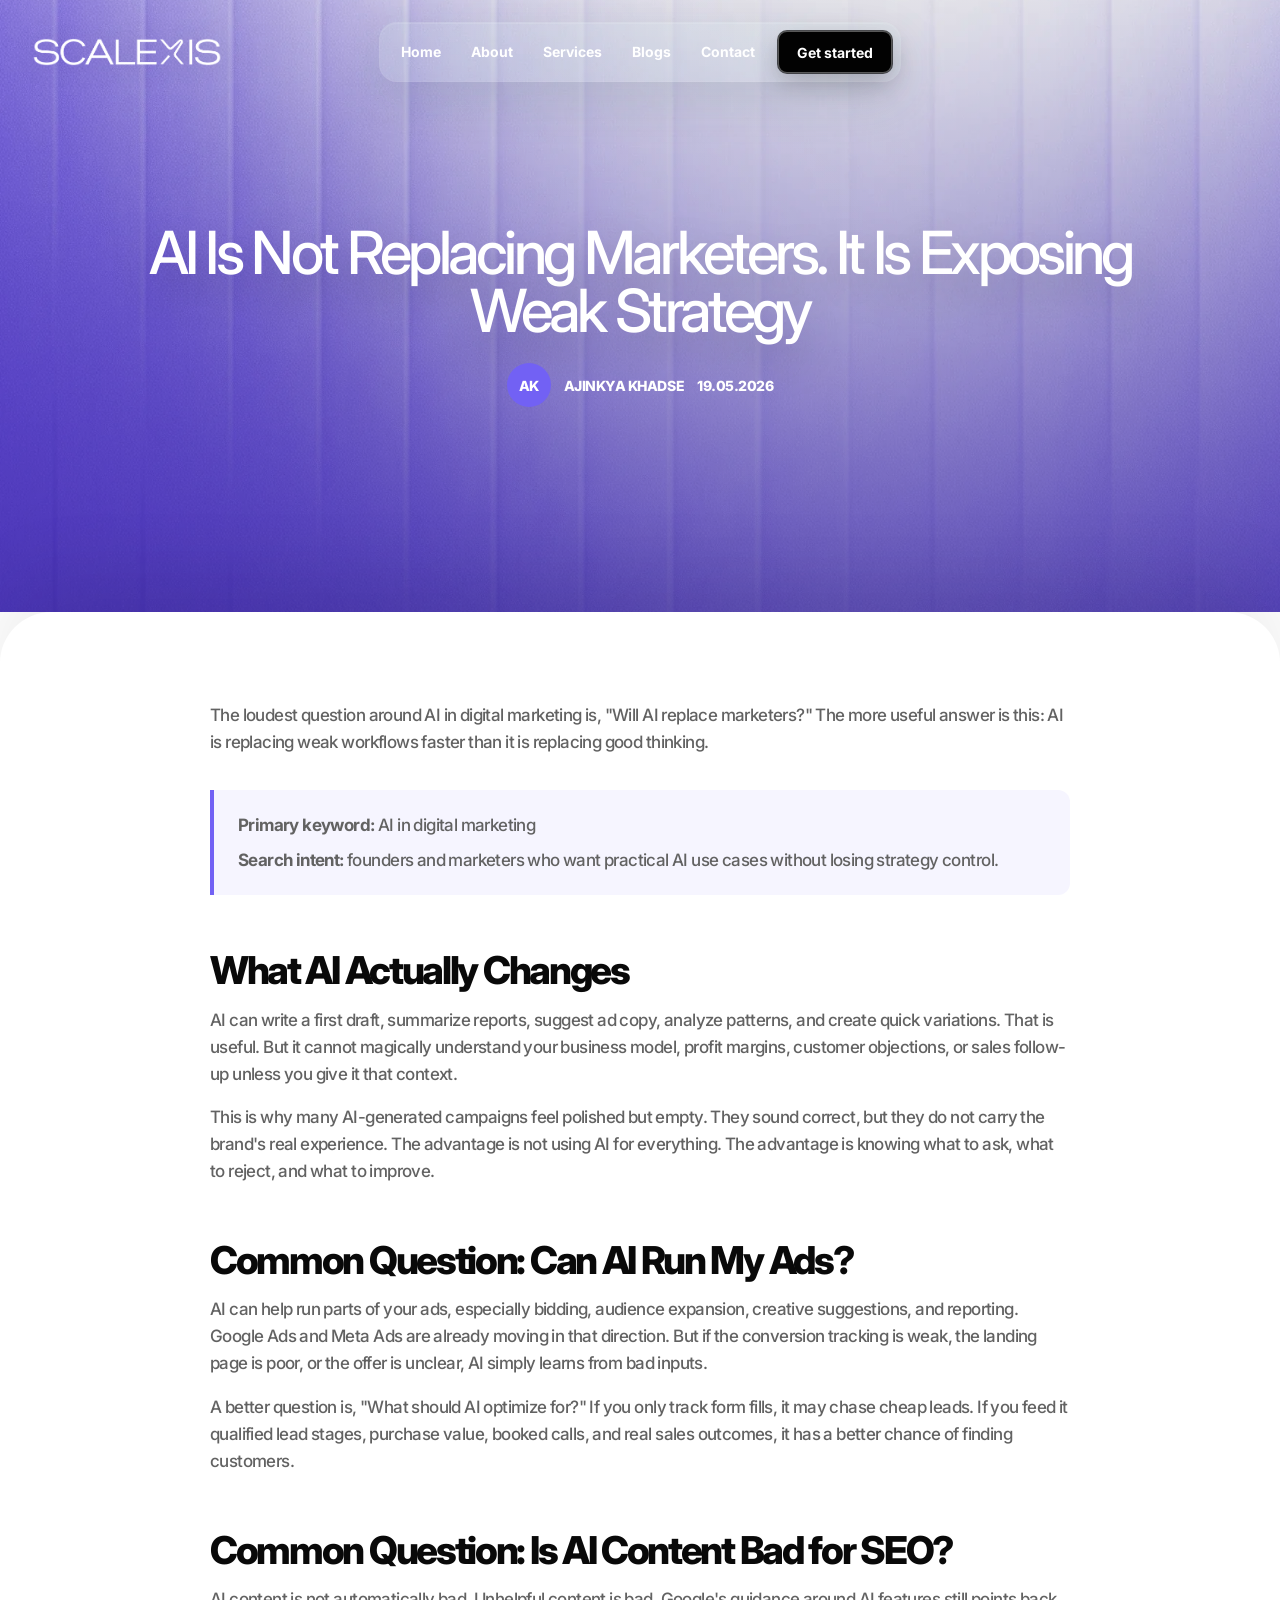
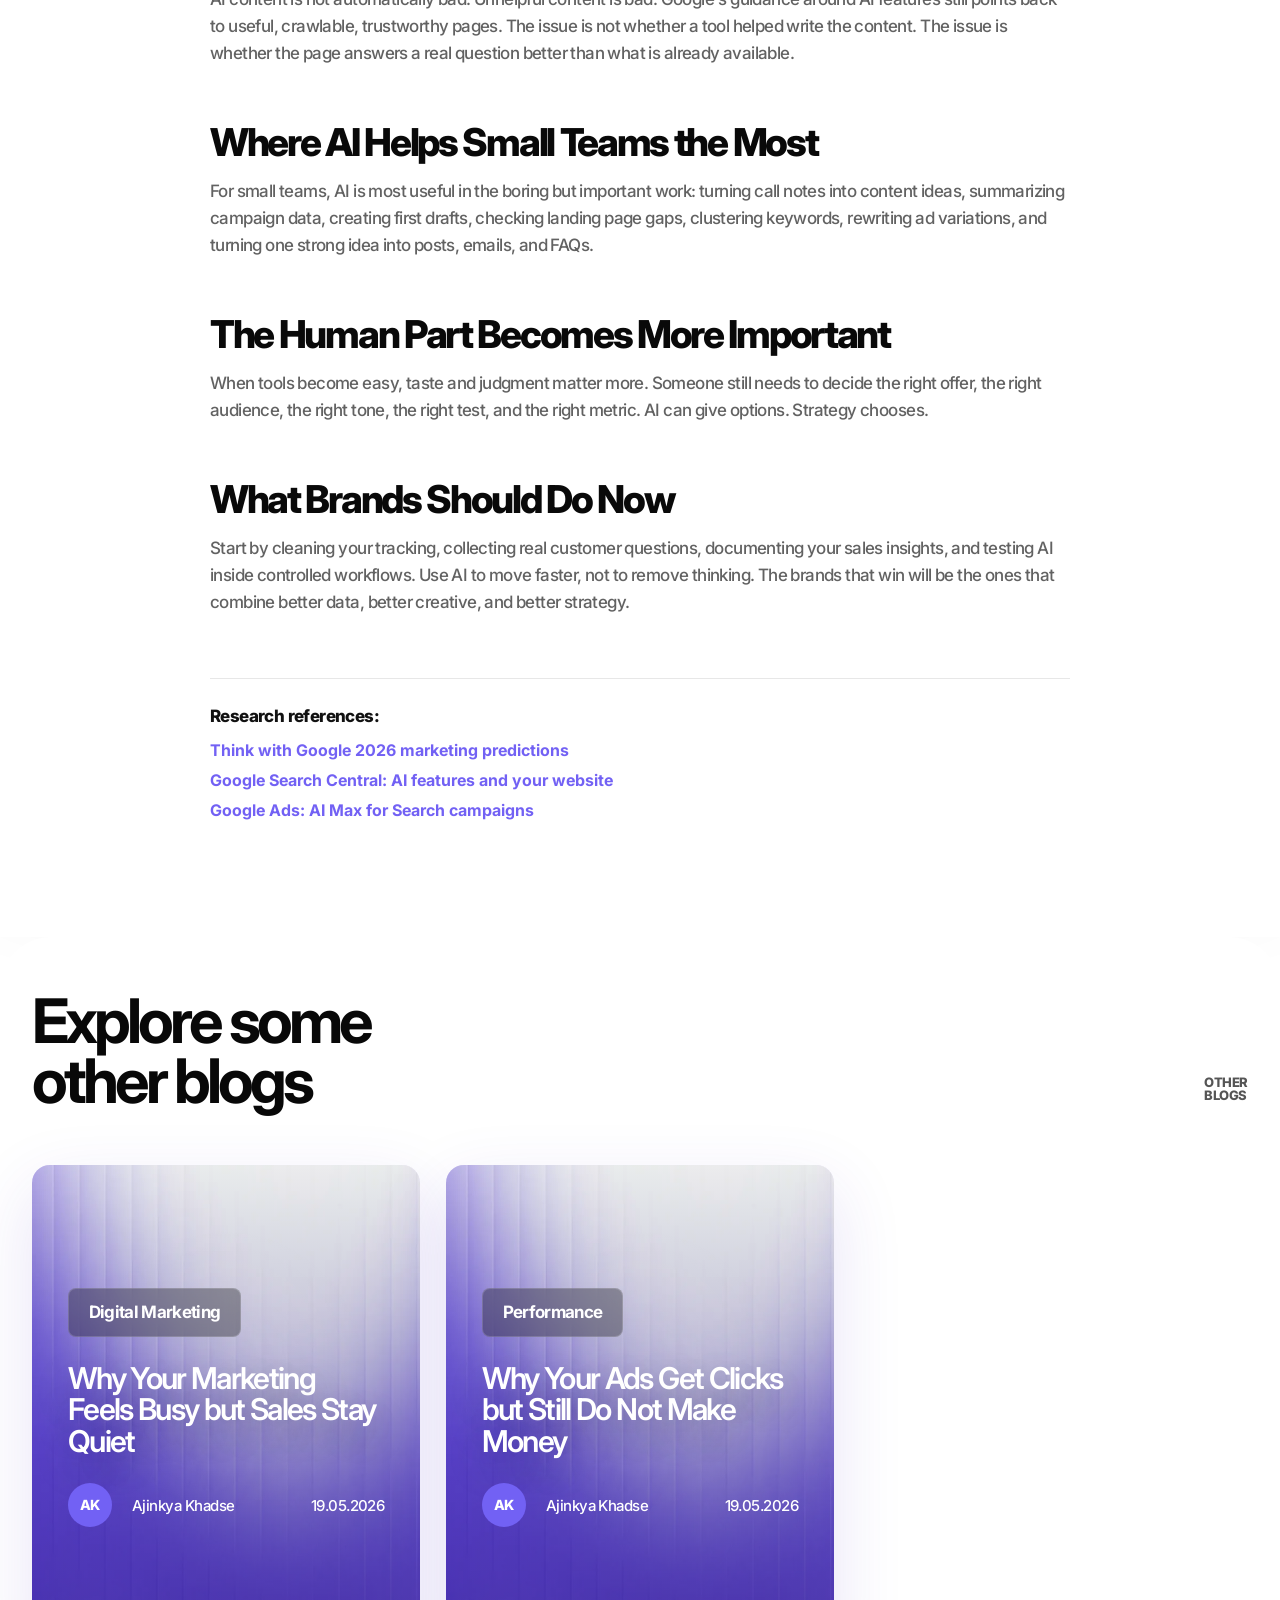
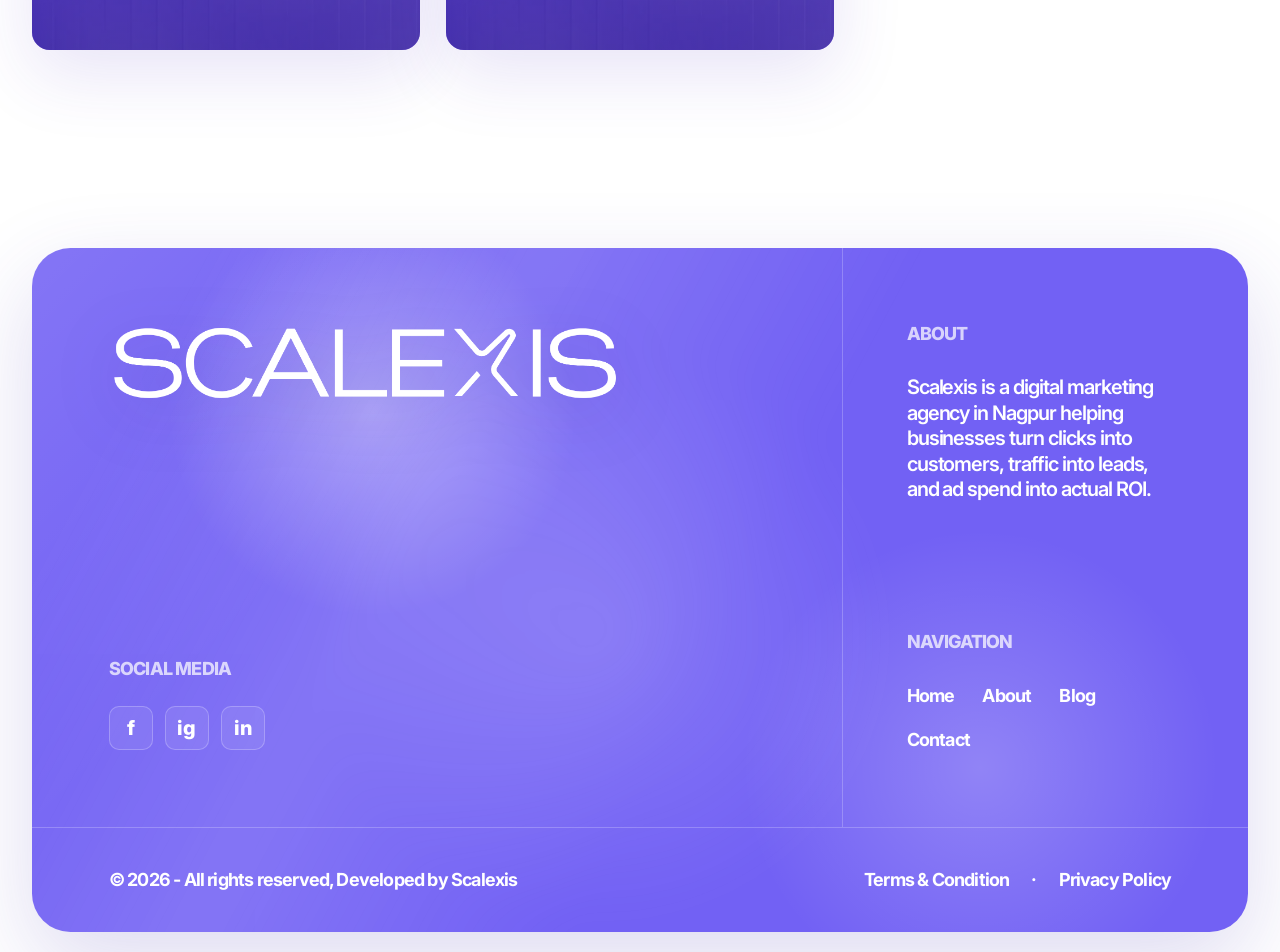
==== commit 46cee1ea: "Improve mobile blog listing performance" ====
--- a/blog-ai-in-digital-marketing-2026.html
+++ b/blog-ai-in-digital-marketing-2026.html
@@ -56,7 +56,7 @@
       <article>
         <section class="article-hero" aria-labelledby="article-title">
           <div class="article-hero-media">
-            <img src="assets/blog-cover-template.webp" alt="Scalexis blog cover for AI Is Not Replacing Marketers. It Is Exposing Weak Strategy" />
+            <img src="assets/blog-cover-template.webp" alt="Scalexis blog cover for AI Is Not Replacing Marketers. It Is Exposing Weak Strategy" srcset="assets/blog-cover-template-720.webp 720w, assets/blog-cover-template-1200.webp 1200w, assets/blog-cover-template.webp 1792w" sizes="100vw" fetchpriority="high" decoding="async" width="1792" height="2400" />
             <div class="article-hero-tint"></div>
           </div>
           <div class="article-hero-inner reveal" data-delay="140">
@@ -131,7 +131,7 @@
             <article class="blog-card">
               <a href="/marketing-feels-busy">
                 <div class="blog-image-wrap">
-                  <img src="assets/blog-cover-template.webp" alt="Scalexis blog cover for Why Your Marketing Feels Busy but Sales Stay Quiet" loading="lazy" decoding="async" />
+                  <img src="assets/blog-cover-template.webp" alt="Scalexis blog cover for Why Your Marketing Feels Busy but Sales Stay Quiet" srcset="assets/blog-cover-template-720.webp 720w, assets/blog-cover-template-1200.webp 1200w, assets/blog-cover-template.webp 1792w" sizes="(max-width: 767px) calc(100vw - 48px), (max-width: 1199px) calc((100vw - 96px) / 2), 460px" width="1792" height="2400" loading="lazy" />
                   <div class="blog-card-overlay">
                     <span class="blog-card-tag">Digital Marketing</span>
                     <h3>Why Your Marketing Feels Busy but Sales Stay Quiet</h3>
@@ -143,7 +143,7 @@
             <article class="blog-card">
               <a href="/ads-clicks-no-money">
                 <div class="blog-image-wrap">
-                  <img src="assets/blog-cover-template.webp" alt="Scalexis blog cover for Why Your Ads Get Clicks but Still Do Not Make Money" loading="lazy" decoding="async" />
+                  <img src="assets/blog-cover-template.webp" alt="Scalexis blog cover for Why Your Ads Get Clicks but Still Do Not Make Money" srcset="assets/blog-cover-template-720.webp 720w, assets/blog-cover-template-1200.webp 1200w, assets/blog-cover-template.webp 1792w" sizes="(max-width: 767px) calc(100vw - 48px), (max-width: 1199px) calc((100vw - 96px) / 2), 460px" width="1792" height="2400" loading="lazy" />
                   <div class="blog-card-overlay">
                     <span class="blog-card-tag">Performance</span>
                     <h3>Why Your Ads Get Clicks but Still Do Not Make Money</h3>
--- a/styles.css
+++ b/styles.css
@@ -1334,7 +1334,7 @@
 
 .blog-card-overlay .blog-meta {
   margin-top: clamp(20px, 2vw, 30px);
-  color: rgba(255, 255, 255, 0.88);
+  color: #fff;
   font-size: clamp(15px, 1.1vw, 18px);
 }
 
@@ -1354,6 +1354,22 @@
 
 .blog-meta time {
   color: #666;
+}
+
+.blog-card-overlay .blog-meta time {
+  color: #fff;
+}
+
+.blog-section .blog-image-wrap {
+  aspect-ratio: 16 / 10;
+}
+
+.blog-section .blog-card-overlay {
+  padding: clamp(22px, 2.4vw, 34px);
+}
+
+.blog-section .blog-card-overlay h3 {
+  font-size: clamp(24px, 1.85vw, 36px);
 }
 
 .contact-page {
@@ -2772,7 +2788,7 @@
   }
 
   .blog-archive-hero {
-    min-height: 54svh;
+    min-height: 44svh;
   }
 
   .article-hero {
@@ -2808,8 +2824,12 @@
     padding-right: 24px;
   }
 
+  .blog-listing-section {
+    padding-top: 42px;
+  }
+
   .blog-listing-inner h2 {
-    margin-bottom: 46px;
+    margin-bottom: 34px;
     font-size: clamp(42px, 11vw, 68px);
   }
 
@@ -2875,7 +2895,11 @@
 
   .blog-grid {
     grid-template-columns: 1fr;
-    gap: 46px;
+    gap: 34px;
+  }
+
+  .blog-grid-wide {
+    gap: 34px;
   }
 
   .blog-image-wrap {
@@ -2883,6 +2907,10 @@
     border-radius: 14px;
   }
 
+  .blog-page .blog-image-wrap {
+    aspect-ratio: 4 / 3;
+  }
+
   .blog-card-overlay {
     padding: 24px;
   }
@@ -2894,6 +2922,29 @@
 
   .blog-card-overlay h3 {
     font-size: clamp(27px, 7.1vw, 36px);
+  }
+
+  .blog-section .blog-image-wrap {
+    aspect-ratio: 4 / 3;
+  }
+
+  .blog-section .blog-card-overlay {
+    padding: 20px;
+  }
+
+  .blog-section .blog-card-tag {
+    margin-bottom: 14px;
+    padding: 11px 14px;
+  }
+
+  .blog-section .blog-card-overlay h3 {
+    font-size: clamp(22px, 5.8vw, 30px);
+    line-height: 1.03;
+  }
+
+  .blog-section .blog-card-overlay .blog-meta {
+    margin-top: 16px;
+    font-size: 14px;
   }
 
   .blog-meta {
